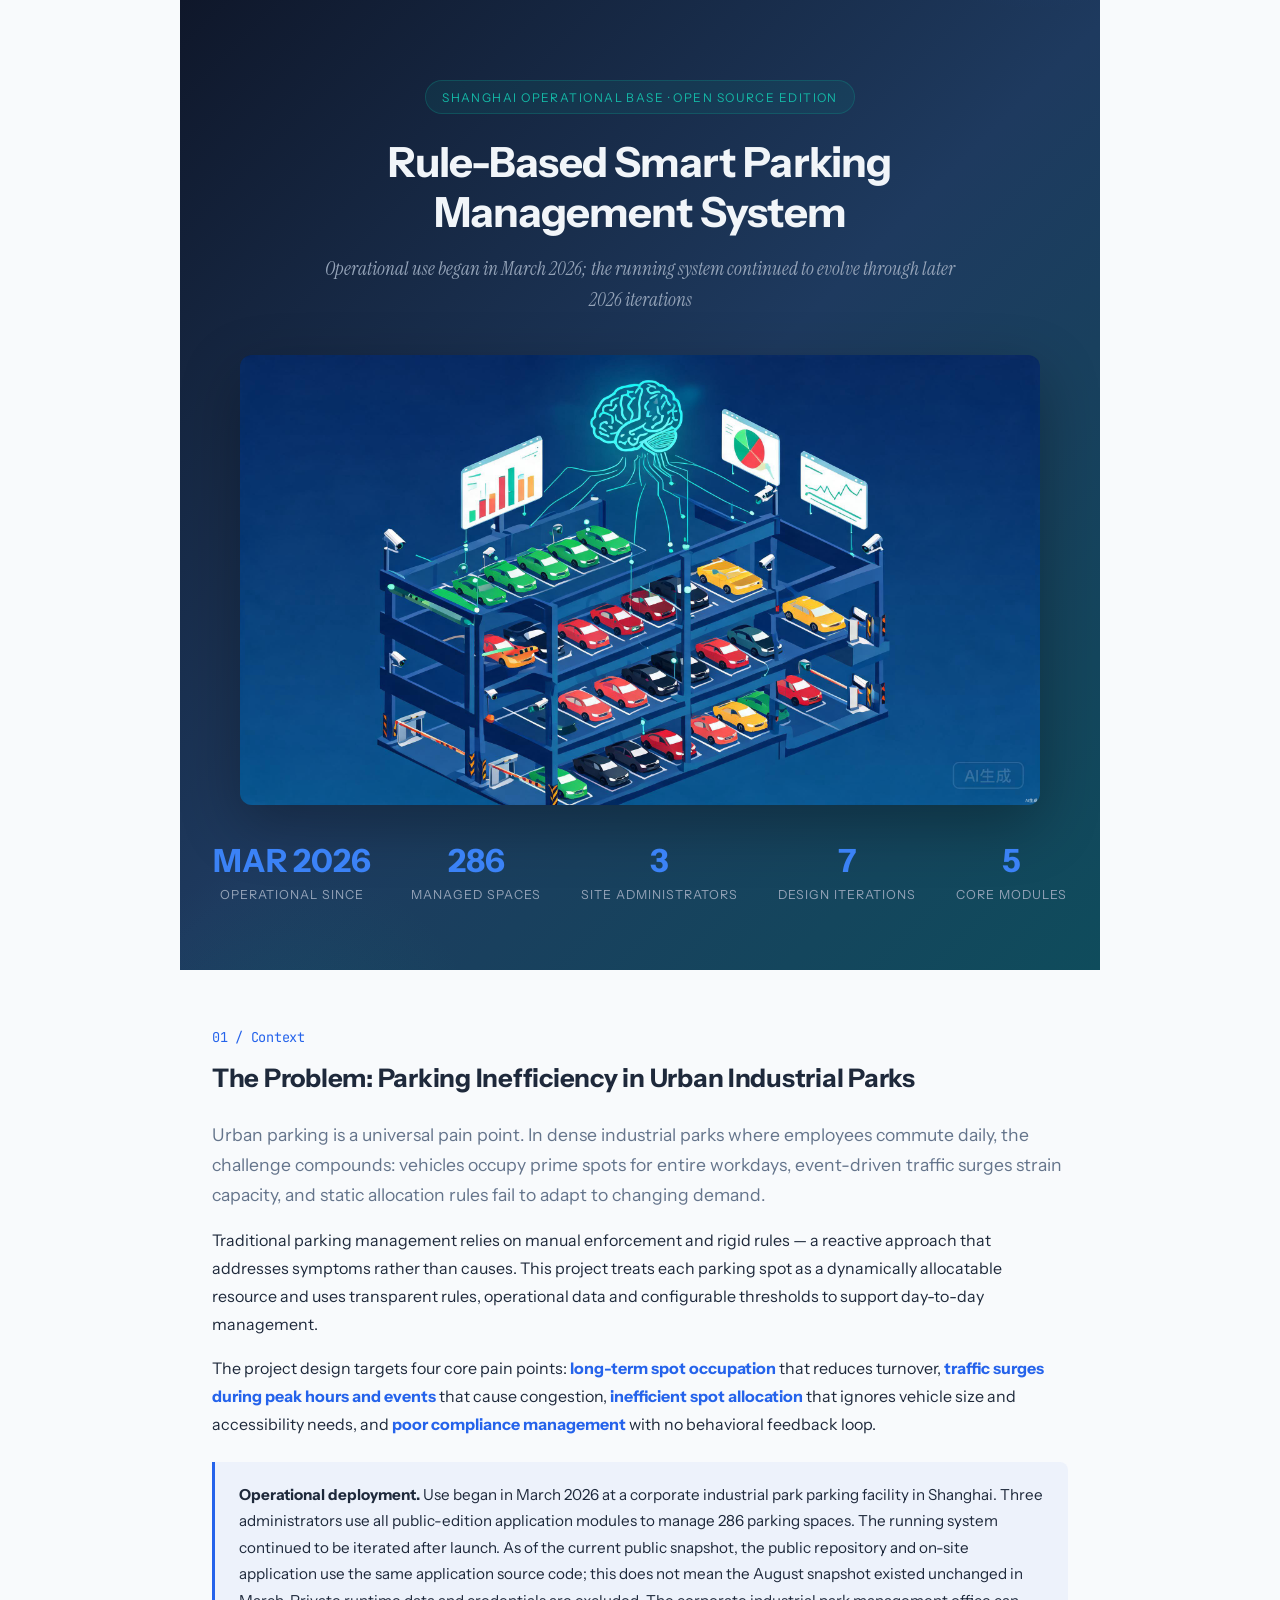
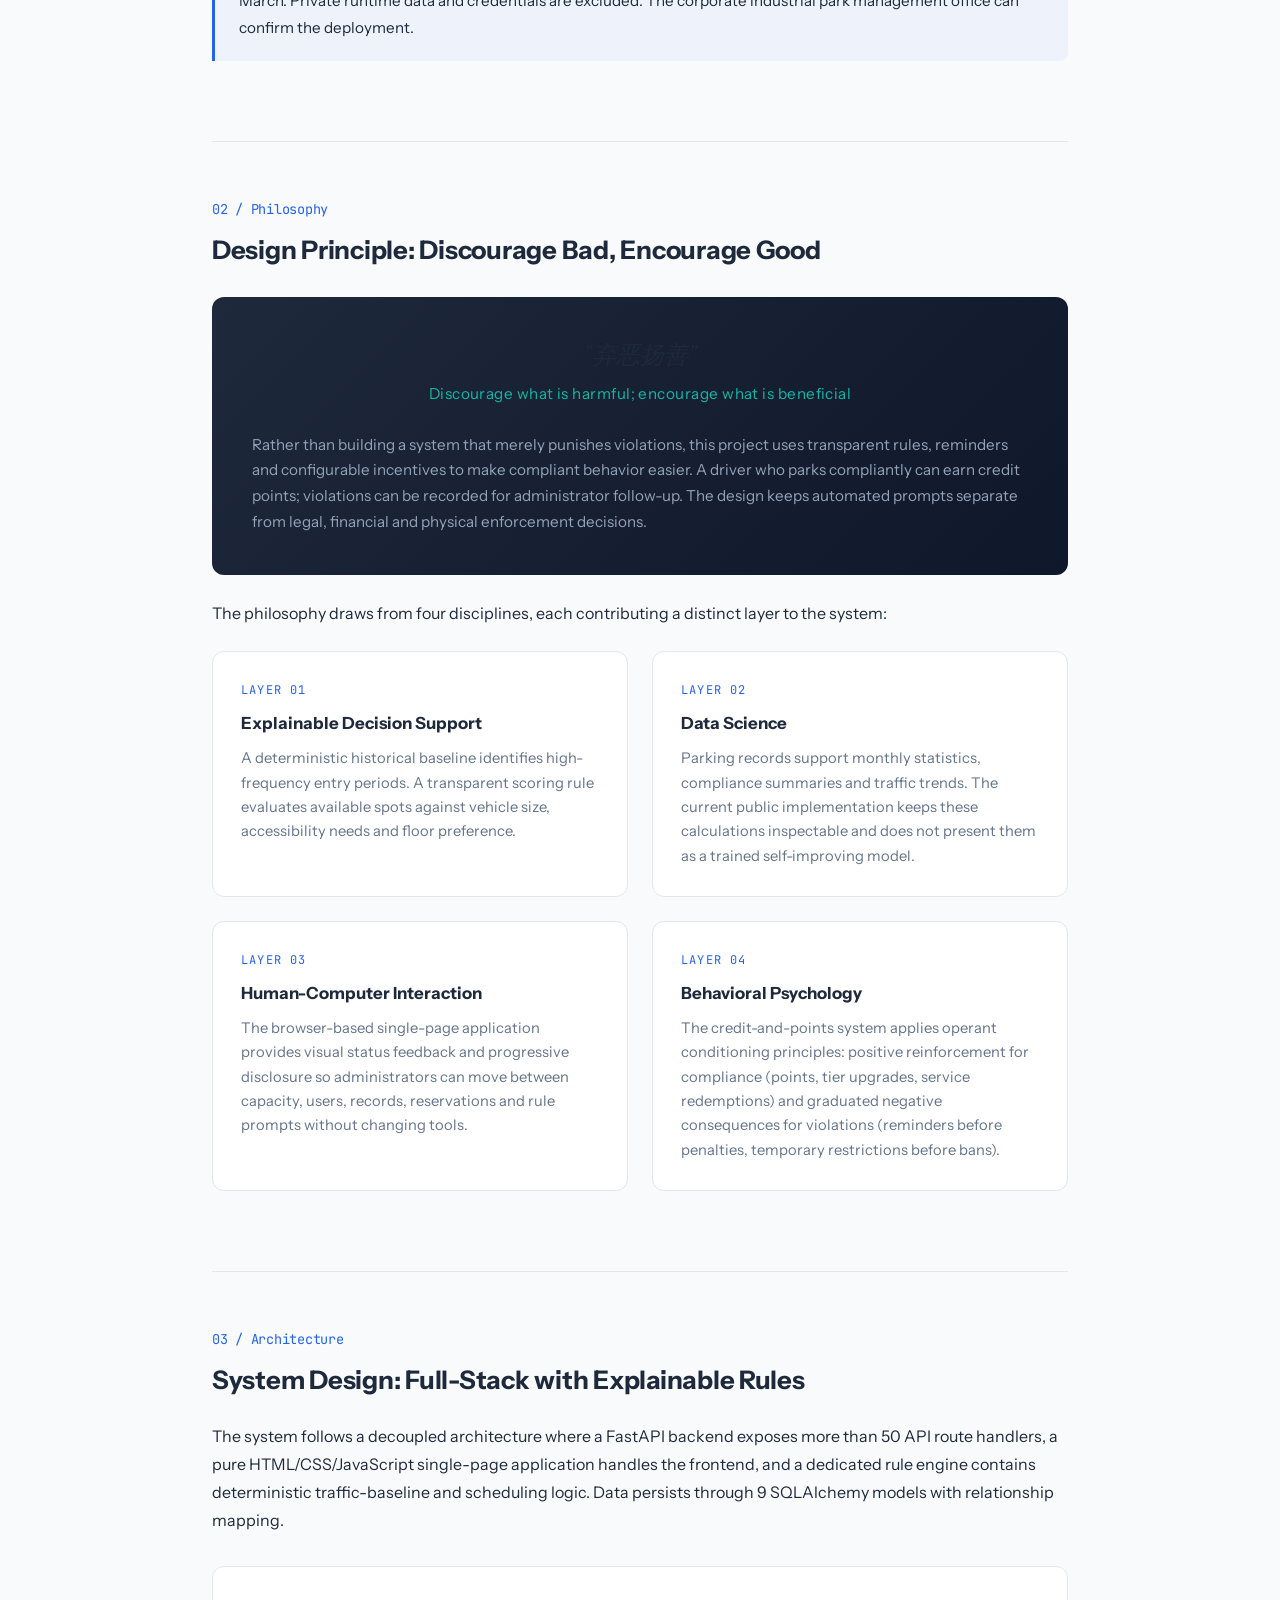
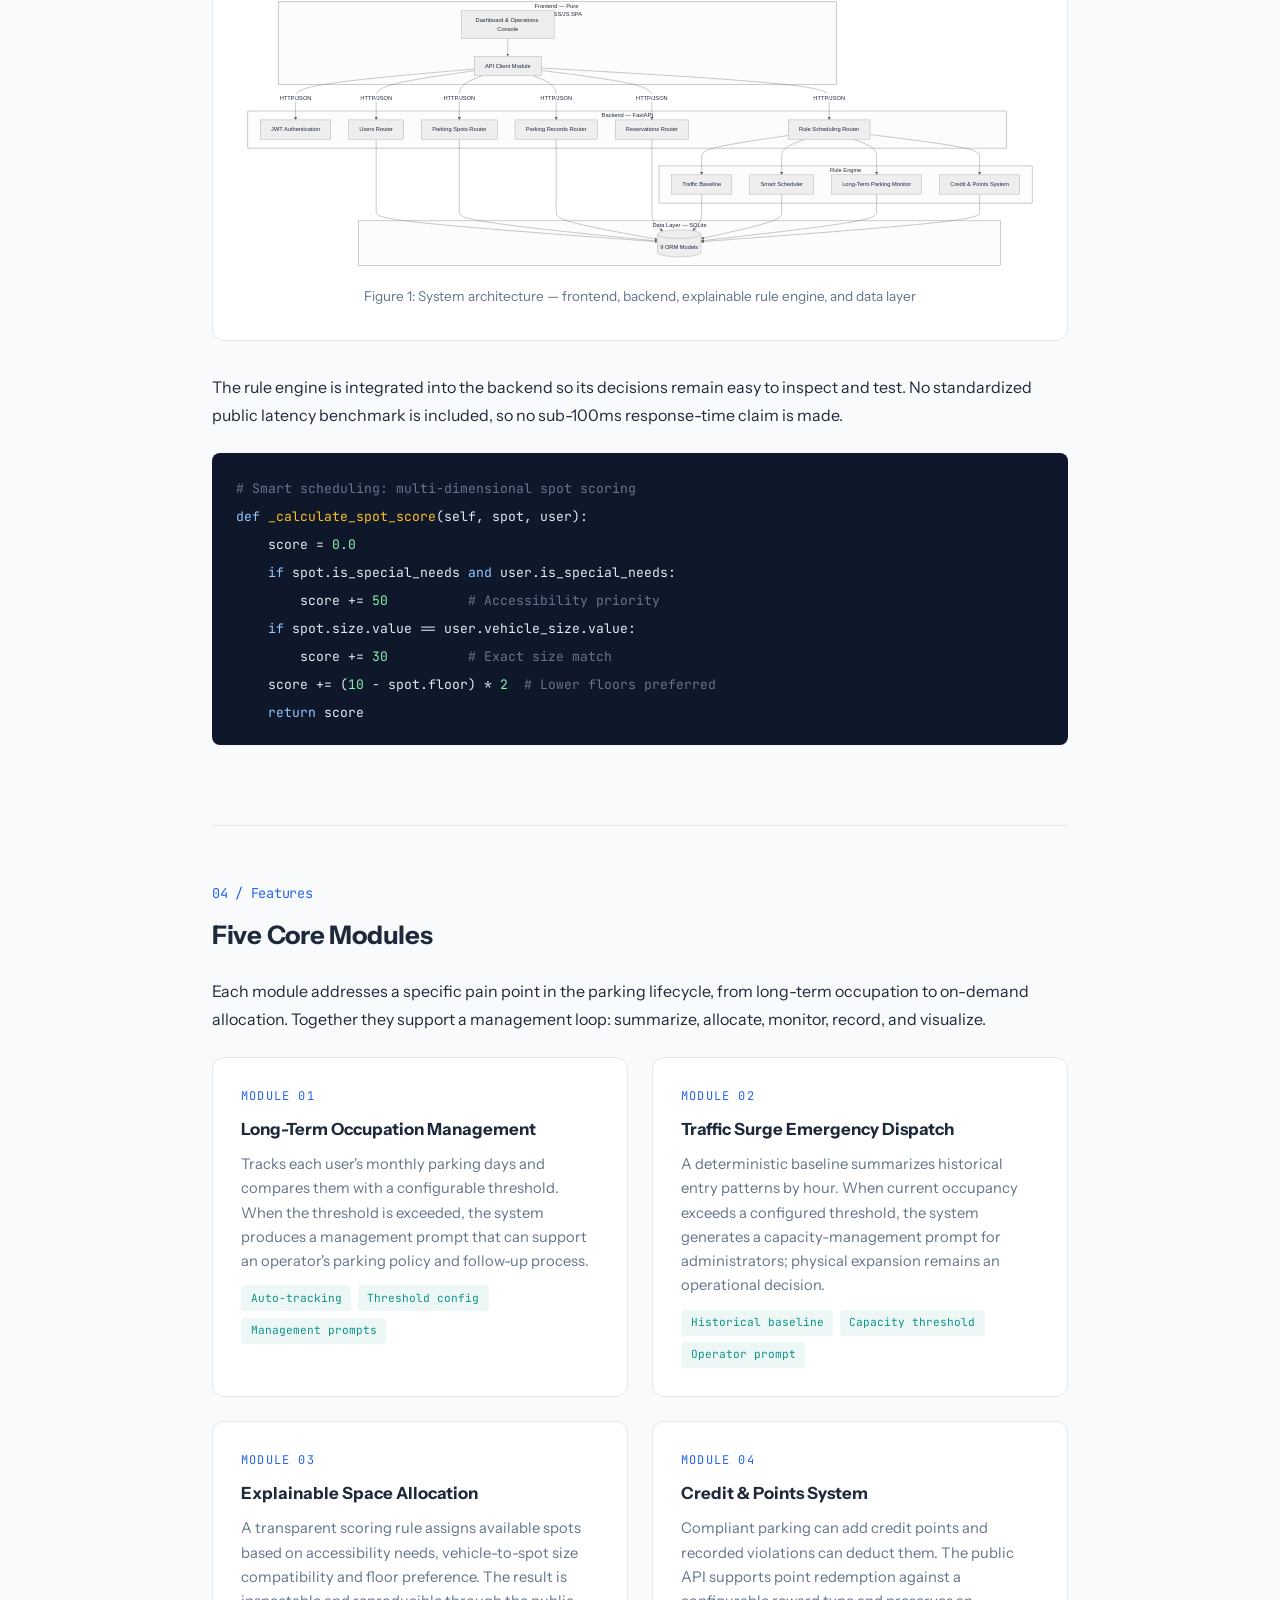
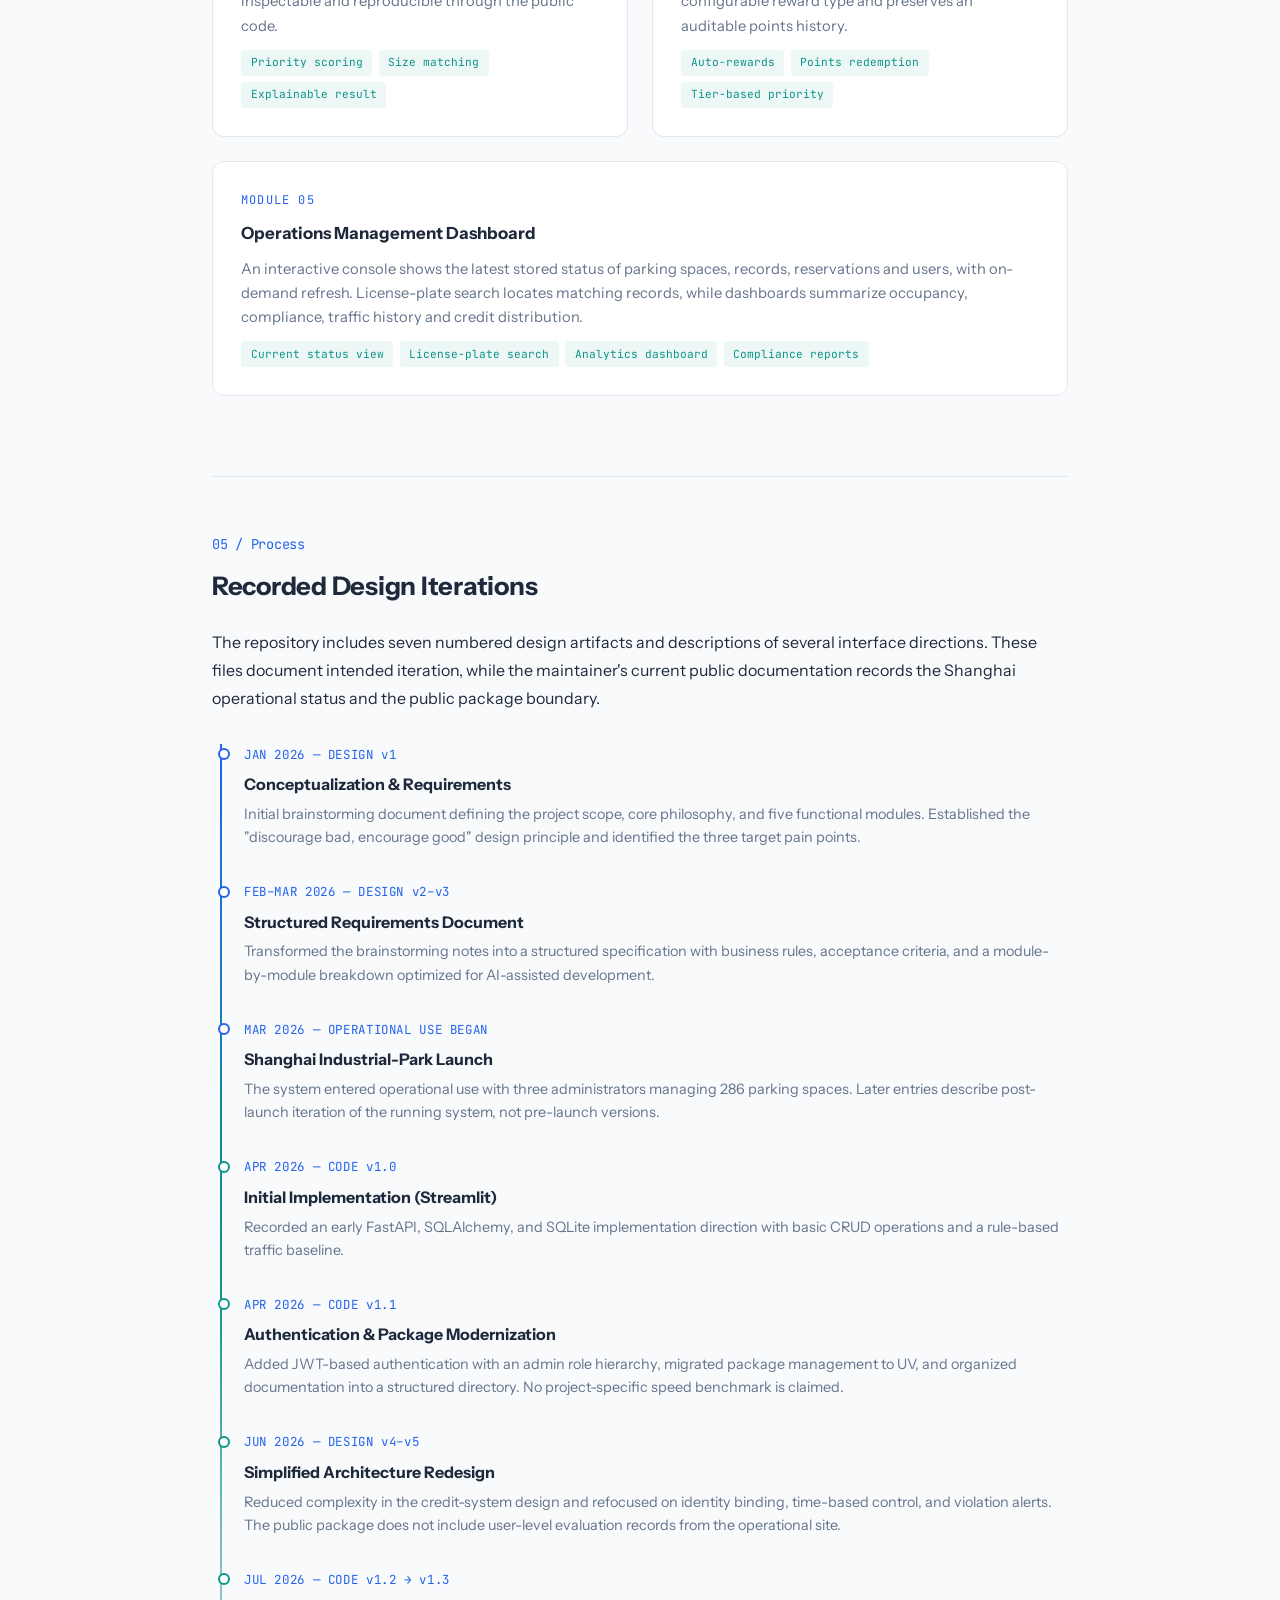
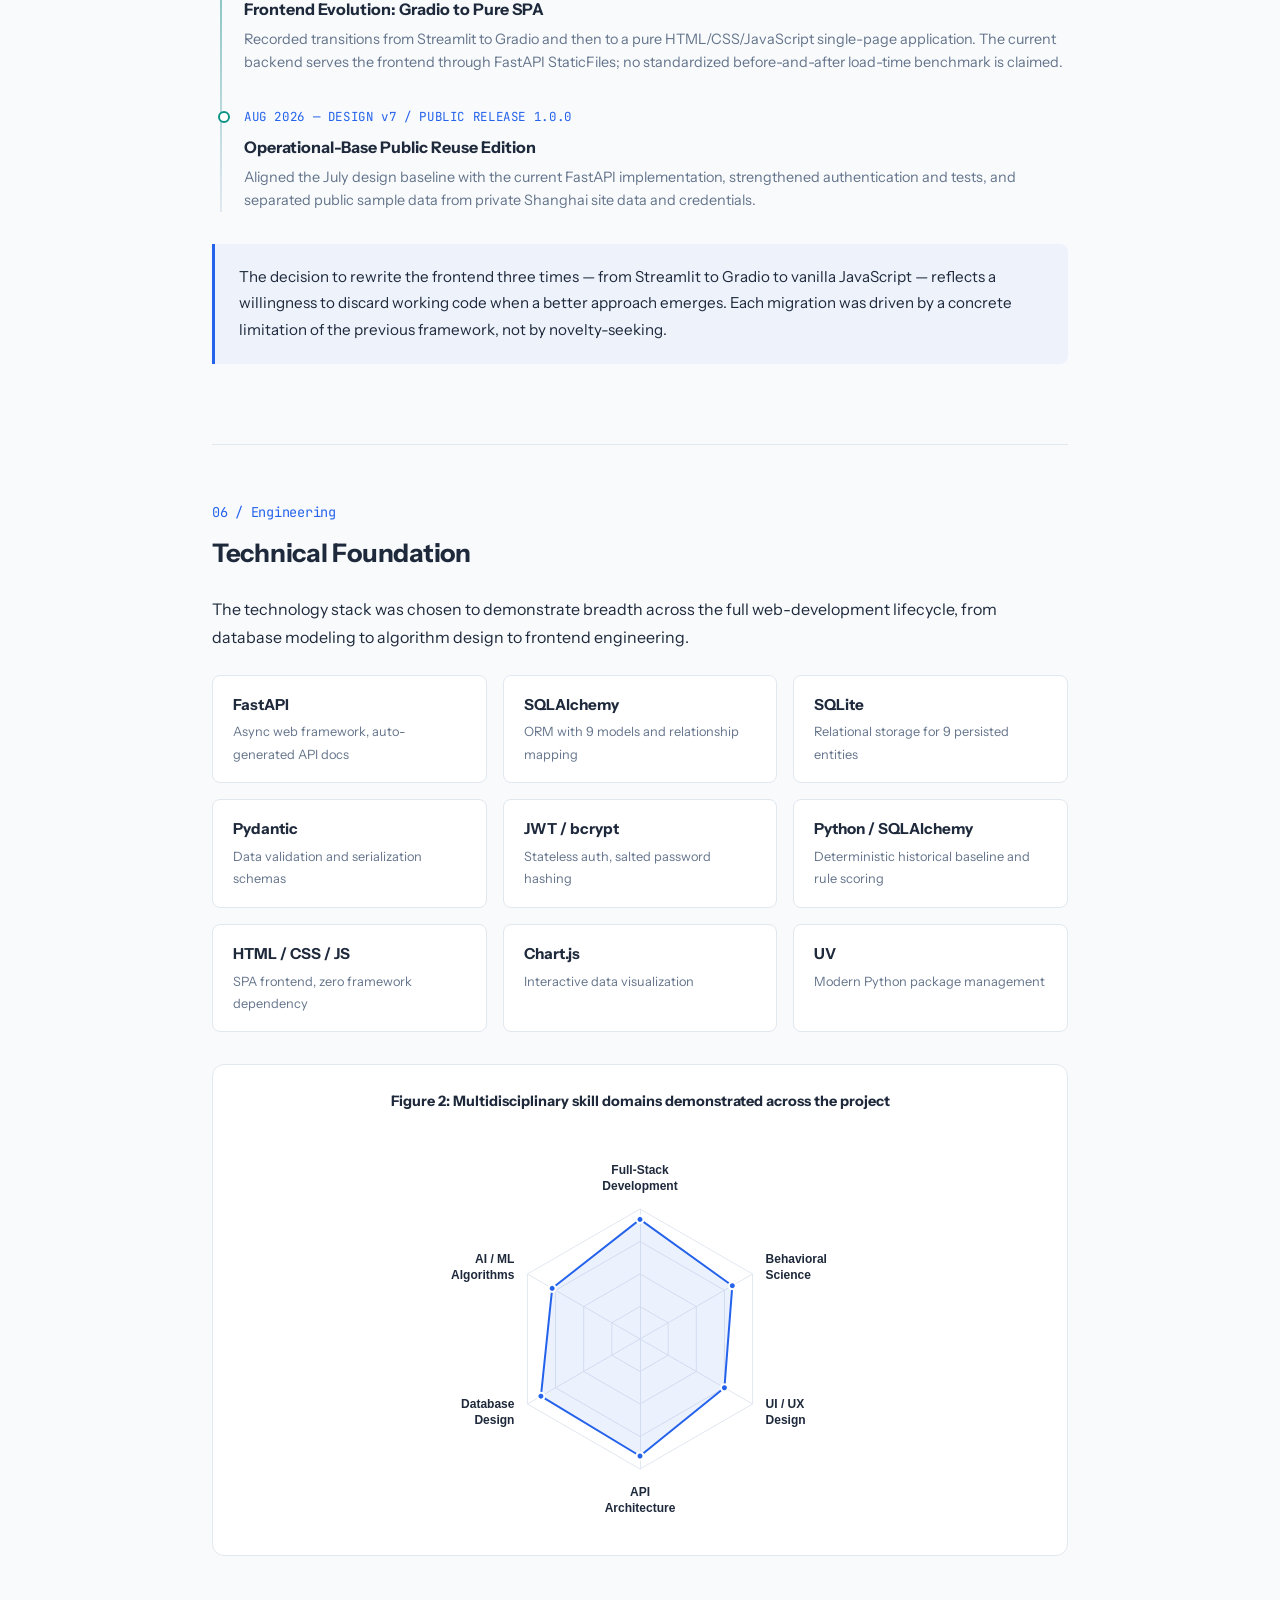
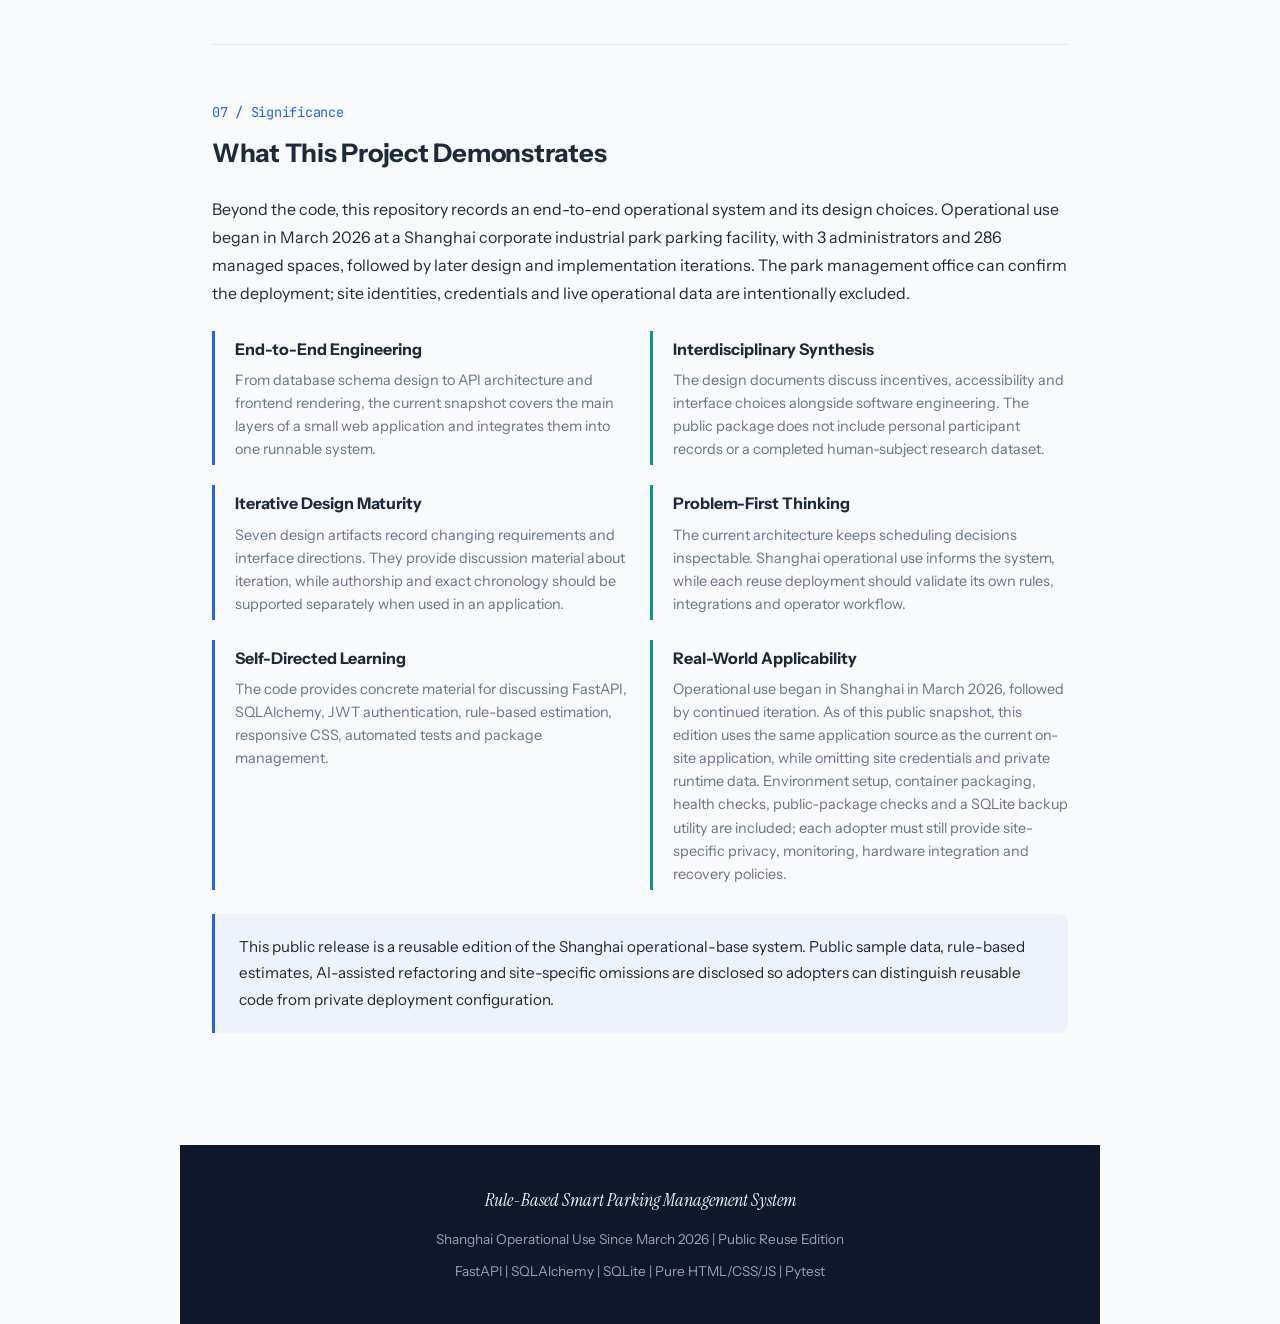
==== project-intro/project-intro.html @ c5471be2 "chore: publish completed system as public release snapshot v1.0.0" ====
<!-- Generated by Trae Work -->
<!DOCTYPE html>
<html lang="en">
<head>
  <meta charset="UTF-8">
  <meta name="viewport" content="width=device-width, initial-scale=1.0">
  <title>Rule-Based Smart Parking Management System | Open Source Project</title>

  <style>
    @font-face {
      font-family: 'InstrumentSans';
      src: url('./_shared/fonts/InstrumentSans-Regular.ttf') format('truetype');
      font-weight: 400;
    }
    @font-face {
      font-family: 'InstrumentSans';
      src: url('./_shared/fonts/InstrumentSans-Bold.ttf') format('truetype');
      font-weight: 700;
    }
    @font-face {
      font-family: 'InstrumentSans';
      src: url('./_shared/fonts/InstrumentSans-Italic.ttf') format('truetype');
      font-style: italic;
      font-weight: 400;
    }
    @font-face {
      font-family: 'InstrumentSerif';
      src: url('./_shared/fonts/InstrumentSerif-Regular.ttf') format('truetype');
      font-weight: 400;
    }
    @font-face {
      font-family: 'InstrumentSerif';
      src: url('./_shared/fonts/InstrumentSerif-Italic.ttf') format('truetype');
      font-style: italic;
      font-weight: 400;
    }
    @font-face {
      font-family: 'JetBrainsMono';
      src: url('./_shared/fonts/JetBrainsMono-Regular.ttf') format('truetype');
      font-weight: 400;
    }
    @font-face {
      font-family: 'JetBrainsMono';
      src: url('./_shared/fonts/JetBrainsMono-Bold.ttf') format('truetype');
      font-weight: 700;
    }
  </style>

  <style>
    :root {
      --bg: #f8fafc;
      --bg2: #ffffff;
      --bg-dark: #0f172a;
      --bg-dark2: #1e293b;
      --ink: #1e293b;
      --ink-light: #f1f5f9;
      --muted: #64748b;
      --muted-light: #94a3b8;
      --rule: #e2e8f0;
      --accent: #2563eb;
      --accent-light: #3b82f6;
      --accent2: #0d9488;
      --accent2-light: #14b8a6;
      --font: 'InstrumentSans', system-ui, sans-serif;
      --font-serif: 'InstrumentSerif', Georgia, serif;
      --font-mono: 'JetBrainsMono', monospace;
      --max: 920px;
      --radius: 12px;
      --shadow: 0 1px 3px rgba(0,0,0,0.06), 0 1px 2px rgba(0,0,0,0.04);
      --shadow-lg: 0 10px 30px rgba(0,0,0,0.08), 0 4px 12px rgba(0,0,0,0.04);
    }

    *, *::before, *::after { box-sizing: border-box; margin: 0; padding: 0; }
    html { font-size: 16px; scroll-behavior: smooth; }
    body {
      font-family: var(--font);
      color: var(--ink);
      background: var(--bg);
      line-height: 1.75;
      -webkit-font-smoothing: antialiased;
      text-rendering: optimizeLegibility;
    }
    article.page {
      max-width: var(--max);
      margin: 0 auto;
    }

    /* === Hero === */
    .hero {
      background: linear-gradient(135deg, #0f172a 0%, #1e3a5f 50%, #0f4c5c 100%);
      color: var(--ink-light);
      padding: 5rem 2rem 4rem;
      text-align: center;
      position: relative;
      overflow: hidden;
    }
    .hero::before {
      content: '';
      position: absolute;
      top: -50%; right: -20%;
      width: 500px; height: 500px;
      background: radial-gradient(circle, rgba(37,99,235,0.15) 0%, transparent 70%);
      pointer-events: none;
    }
    .hero::after {
      content: '';
      position: absolute;
      bottom: -30%; left: -10%;
      width: 400px; height: 400px;
      background: radial-gradient(circle, rgba(13,148,136,0.12) 0%, transparent 70%);
      pointer-events: none;
    }
    .hero-tag {
      display: inline-block;
      font-size: 0.75rem;
      letter-spacing: 0.12em;
      text-transform: uppercase;
      color: var(--accent2-light);
      background: rgba(13,148,136,0.12);
      border: 1px solid rgba(13,148,136,0.3);
      padding: 0.35rem 1rem;
      border-radius: 100px;
      margin-bottom: 1.5rem;
      position: relative;
      z-index: 1;
    }
    .hero h1 {
      font-size: 2.6rem;
      font-weight: 700;
      line-height: 1.2;
      margin-bottom: 1rem;
      position: relative;
      z-index: 1;
      letter-spacing: -0.02em;
    }
    .hero-subtitle {
      font-family: var(--font-serif);
      font-style: italic;
      font-size: 1.2rem;
      color: var(--muted-light);
      max-width: 640px;
      margin: 0 auto 2.5rem;
      position: relative;
      z-index: 1;
      line-height: 1.6;
    }
    .hero-image {
      width: 100%;
      max-width: 800px;
      border-radius: var(--radius);
      box-shadow: 0 20px 60px rgba(0,0,0,0.3);
      margin: 0 auto;
      display: block;
      position: relative;
      z-index: 1;
    }
    .hero-stats {
      display: flex;
      flex-wrap: wrap;
      justify-content: center;
      gap: 2.5rem;
      margin-top: 2.5rem;
      position: relative;
      z-index: 1;
    }
    .hero-stat {
      text-align: center;
    }
    .hero-stat-num {
      font-size: 2rem;
      font-weight: 700;
      color: var(--accent-light);
      line-height: 1;
    }
    .hero-stat-label {
      font-size: 0.78rem;
      color: var(--muted-light);
      text-transform: uppercase;
      letter-spacing: 0.08em;
      margin-top: 0.4rem;
    }

    /* === Content sections === */
    main { padding: 0 2rem; }
    section {
      padding: 3.5rem 0;
      border-bottom: 1px solid var(--rule);
    }
    section:last-of-type { border-bottom: none; }

    h2 {
      font-size: 1.6rem;
      font-weight: 700;
      letter-spacing: -0.01em;
      margin-bottom: 1.2rem;
      color: var(--ink);
    }
    h2 .section-num {
      font-family: var(--font-mono);
      font-size: 0.85rem;
      font-weight: 400;
      color: var(--accent);
      display: block;
      margin-bottom: 0.4rem;
    }
    h3 {
      font-size: 1.15rem;
      font-weight: 700;
      margin-bottom: 0.6rem;
      color: var(--ink);
    }
    p {
      margin-bottom: 1rem;
      color: var(--ink);
    }
    p:last-child { margin-bottom: 0; }
    .lead {
      font-size: 1.1rem;
      color: var(--muted);
      line-height: 1.7;
    }

    mark.key {
      background: none;
      color: var(--accent);
      font-weight: 600;
    }

    /* === Philosophy block === */
    .philosophy {
      background: linear-gradient(135deg, #1e293b 0%, #0f172a 100%);
      border-radius: var(--radius);
      padding: 2.5rem;
      color: var(--ink-light);
      margin: 1.5rem 0;
    }
    .philosophy-quote {
      font-family: var(--font-serif);
      font-style: italic;
      font-size: 1.5rem;
      line-height: 1.5;
      text-align: center;
      margin-bottom: 0.5rem;
    }
    .philosophy-translation {
      text-align: center;
      color: var(--accent2-light);
      font-size: 0.95rem;
      letter-spacing: 0.03em;
    }
    .philosophy-desc {
      margin-top: 1.5rem;
      color: var(--muted-light);
      font-size: 0.95rem;
      line-height: 1.7;
    }

    /* === Feature cards === */
    .feature-grid {
      display: grid;
      grid-template-columns: 1fr;
      gap: 1.5rem;
      margin: 1.5rem 0;
    }
    @media (min-width: 680px) {
      .feature-grid { grid-template-columns: 1fr 1fr; }
    }
    .feature-card {
      background: var(--bg2);
      border: 1px solid var(--rule);
      border-radius: var(--radius);
      padding: 1.75rem;
      transition: box-shadow 0.2s, transform 0.2s;
    }
    .feature-card:hover {
      box-shadow: var(--shadow-lg);
      transform: translateY(-2px);
    }
    .feature-num {
      font-family: var(--font-mono);
      font-size: 0.75rem;
      color: var(--accent);
      letter-spacing: 0.1em;
      margin-bottom: 0.5rem;
    }
    .feature-card h3 {
      font-size: 1.05rem;
      margin-bottom: 0.5rem;
    }
    .feature-card p {
      font-size: 0.92rem;
      color: var(--muted);
      line-height: 1.65;
      margin-bottom: 0;
    }
    .feature-tags {
      display: flex;
      flex-wrap: wrap;
      gap: 0.4rem;
      margin-top: 0.75rem;
    }
    .feature-tag {
      font-family: var(--font-mono);
      font-size: 0.7rem;
      color: var(--accent2);
      background: rgba(13,148,136,0.08);
      padding: 0.2rem 0.6rem;
      border-radius: 4px;
    }

    /* === Architecture diagram === */
    .diagram {
      margin: 2rem 0;
      background: var(--bg2);
      border: 1px solid var(--rule);
      border-radius: var(--radius);
      padding: 2rem;
      overflow-x: auto;
    }
    .diagram figcaption {
      font-size: 0.85rem;
      color: var(--muted);
      text-align: center;
      margin-top: 1rem;
    }
    .diagram .mermaid {
      display: flex;
      justify-content: center;
    }

    /* === Timeline === */
    .timeline {
      position: relative;
      padding-left: 2rem;
      margin: 2rem 0;
    }
    .timeline::before {
      content: '';
      position: absolute;
      left: 0.5rem;
      top: 0;
      bottom: 0;
      width: 2px;
      background: linear-gradient(to bottom, var(--accent), var(--accent2), var(--rule));
    }
    .timeline-item {
      position: relative;
      padding-bottom: 2rem;
    }
    .timeline-item:last-child { padding-bottom: 0; }
    .timeline-dot {
      position: absolute;
      left: -1.65rem;
      top: 0.3rem;
      width: 12px;
      height: 12px;
      border-radius: 50%;
      background: var(--bg2);
      border: 2.5px solid var(--accent);
    }
    .timeline-item:nth-child(n+4) .timeline-dot {
      border-color: var(--accent2);
    }
    .timeline-date {
      font-family: var(--font-mono);
      font-size: 0.78rem;
      color: var(--accent);
      letter-spacing: 0.05em;
      margin-bottom: 0.3rem;
    }
    .timeline-title {
      font-weight: 700;
      font-size: 1rem;
      margin-bottom: 0.3rem;
    }
    .timeline-desc {
      font-size: 0.9rem;
      color: var(--muted);
      line-height: 1.6;
    }

    /* === Tech stack === */
    .tech-grid {
      display: grid;
      grid-template-columns: repeat(2, 1fr);
      gap: 1rem;
      margin: 1.5rem 0;
    }
    @media (min-width: 680px) {
      .tech-grid { grid-template-columns: repeat(3, 1fr); }
    }
    .tech-item {
      background: var(--bg2);
      border: 1px solid var(--rule);
      border-radius: 8px;
      padding: 1rem 1.25rem;
    }
    .tech-name {
      font-weight: 700;
      font-size: 0.95rem;
      color: var(--ink);
    }
    .tech-role {
      font-size: 0.8rem;
      color: var(--muted);
      margin-top: 0.2rem;
    }

    /* === Chart figure === */
    .chart-figure {
      margin: 2rem 0;
      background: var(--bg2);
      border: 1px solid var(--rule);
      border-radius: var(--radius);
      padding: 1.5rem;
    }
    .chart-figure figcaption {
      font-size: 0.9rem;
      font-weight: 600;
      color: var(--ink);
      margin-bottom: 1rem;
      text-align: center;
    }

    /* === Significance cards === */
    .sig-list {
      display: grid;
      grid-template-columns: 1fr;
      gap: 1.25rem;
      margin: 1.5rem 0;
    }
    @media (min-width: 680px) {
      .sig-list { grid-template-columns: 1fr 1fr; }
    }
    .sig-item {
      border-left: 3px solid var(--accent);
      padding: 0.25rem 0 0.25rem 1.25rem;
    }
    .sig-item:nth-child(even) {
      border-left-color: var(--accent2);
    }
    .sig-item h3 {
      font-size: 1rem;
      margin-bottom: 0.4rem;
    }
    .sig-item p {
      font-size: 0.9rem;
      color: var(--muted);
      line-height: 1.6;
      margin-bottom: 0;
    }

    /* === Callout === */
    .callout {
      background: rgba(37,99,235,0.05);
      border-left: 3px solid var(--accent);
      border-radius: 0 8px 8px 0;
      padding: 1.25rem 1.5rem;
      margin: 1.5rem 0;
    }
    .callout p {
      margin-bottom: 0;
      color: var(--ink);
      font-size: 0.95rem;
    }

    /* === Code snippet === */
    .code-snippet {
      background: var(--bg-dark);
      border-radius: 8px;
      padding: 1.25rem 1.5rem;
      margin: 1.5rem 0;
      overflow-x: auto;
    }
    .code-snippet code {
      font-family: var(--font-mono);
      font-size: 0.82rem;
      color: #e2e8f0;
      line-height: 1.7;
      white-space: pre;
    }
    .code-snippet .comment { color: #64748b; }
    .code-snippet .keyword { color: #93c5fd; }
    .code-snippet .string { color: #86efac; }
    .code-snippet .class { color: #fbbf24; }

    /* === Footer === */
    footer {
      background: var(--bg-dark);
      color: var(--muted-light);
      padding: 2.5rem 2rem;
      margin-top: 2rem;
    }
    footer .footer-content {
      max-width: var(--max);
      margin: 0 auto;
      text-align: center;
    }
    footer p {
      font-size: 0.85rem;
      color: var(--muted-light);
      margin-bottom: 0.5rem;
    }
    footer .footer-title {
      font-family: var(--font-serif);
      font-style: italic;
      font-size: 1.1rem;
      color: var(--ink-light);
      margin-bottom: 0.75rem;
    }

    /* === Responsive === */
    @media (max-width: 600px) {
      .hero { padding: 3rem 1.25rem 2.5rem; }
      .hero h1 { font-size: 1.8rem; }
      .hero-subtitle { font-size: 1rem; }
      .hero-stats { gap: 1.5rem; }
      .hero-stat-num { font-size: 1.5rem; }
      main { padding: 0 1.25rem; }
      h2 { font-size: 1.3rem; }
      .philosophy { padding: 1.75rem; }
      .philosophy-quote { font-size: 1.2rem; }
    }
  </style>
</head>
<body>
  <article class="page">

    <!-- ========== HERO ========== -->
    <header class="hero">
      <span class="hero-tag">Shanghai Operational Base · Open Source Edition</span>
      <h1>Rule-Based Smart Parking<br>Management System</h1>
      <p class="hero-subtitle">Operational use began in March 2026; the running system continued to evolve through later 2026 iterations</p>
      <img src="assets/hero_1024x576.jpg" alt="Smart parking management system isometric illustration" class="hero-image">
      <div class="hero-stats">
        <div class="hero-stat">
          <div class="hero-stat-num">MAR 2026</div>
          <div class="hero-stat-label">Operational Since</div>
        </div>
        <div class="hero-stat">
          <div class="hero-stat-num">286</div>
          <div class="hero-stat-label">Managed Spaces</div>
        </div>
        <div class="hero-stat">
          <div class="hero-stat-num">3</div>
          <div class="hero-stat-label">Site Administrators</div>
        </div>
        <div class="hero-stat">
          <div class="hero-stat-num">7</div>
          <div class="hero-stat-label">Design Iterations</div>
        </div>
        <div class="hero-stat">
          <div class="hero-stat-num">5</div>
          <div class="hero-stat-label">Core Modules</div>
        </div>
      </div>
    </header>

    <main>

      <!-- ========== SECTION 1: THE CHALLENGE ========== -->
      <section>
        <h2><span class="section-num">01 / Context</span>The Problem: Parking Inefficiency in Urban Industrial Parks</h2>
        <p class="lead">Urban parking is a universal pain point. In dense industrial parks where employees commute daily, the challenge compounds: vehicles occupy prime spots for entire workdays, event-driven traffic surges strain capacity, and static allocation rules fail to adapt to changing demand.</p>
        <p>Traditional parking management relies on manual enforcement and rigid rules — a reactive approach that addresses symptoms rather than causes. This project treats each parking spot as a dynamically allocatable resource and uses transparent rules, operational data and configurable thresholds to support day-to-day management.</p>
        <p>The project design targets four core pain points: <mark class="key">long-term spot occupation</mark> that reduces turnover, <mark class="key">traffic surges during peak hours and events</mark> that cause congestion, <mark class="key">inefficient spot allocation</mark> that ignores vehicle size and accessibility needs, and <mark class="key">poor compliance management</mark> with no behavioral feedback loop.</p>
        <div class="callout">
          <p><strong>Operational deployment.</strong> Use began in March 2026 at a corporate industrial park parking facility in Shanghai. Three administrators use all public-edition application modules to manage 286 parking spaces. The running system continued to be iterated after launch. As of the current public snapshot, the public repository and on-site application use the same application source code; this does not mean the August snapshot existed unchanged in March. Private runtime data and credentials are excluded. The corporate industrial park management office can confirm the deployment.</p>
        </div>
      </section>

      <!-- ========== SECTION 2: DESIGN PHILOSOPHY ========== -->
      <section>
        <h2><span class="section-num">02 / Philosophy</span>Design Principle: Discourage Bad, Encourage Good</h2>
        <div class="philosophy">
          <p class="philosophy-quote">"弃恶扬善"</p>
          <p class="philosophy-translation">Discourage what is harmful; encourage what is beneficial</p>
          <p class="philosophy-desc">Rather than building a system that merely punishes violations, this project uses transparent rules, reminders and configurable incentives to make compliant behavior easier. A driver who parks compliantly can earn credit points; violations can be recorded for administrator follow-up. The design keeps automated prompts separate from legal, financial and physical enforcement decisions.</p>
        </div>
        <p>The philosophy draws from four disciplines, each contributing a distinct layer to the system:</p>
        <div class="feature-grid">
          <div class="feature-card">
            <div class="feature-num">LAYER 01</div>
            <h3>Explainable Decision Support</h3>
            <p>A deterministic historical baseline identifies high-frequency entry periods. A transparent scoring rule evaluates available spots against vehicle size, accessibility needs and floor preference.</p>
          </div>
          <div class="feature-card">
            <div class="feature-num">LAYER 02</div>
            <h3>Data Science</h3>
            <p>Parking records support monthly statistics, compliance summaries and traffic trends. The current public implementation keeps these calculations inspectable and does not present them as a trained self-improving model.</p>
          </div>
          <div class="feature-card">
            <div class="feature-num">LAYER 03</div>
            <h3>Human-Computer Interaction</h3>
            <p>The browser-based single-page application provides visual status feedback and progressive disclosure so administrators can move between capacity, users, records, reservations and rule prompts without changing tools.</p>
          </div>
          <div class="feature-card">
            <div class="feature-num">LAYER 04</div>
            <h3>Behavioral Psychology</h3>
            <p>The credit-and-points system applies operant conditioning principles: positive reinforcement for compliance (points, tier upgrades, service redemptions) and graduated negative consequences for violations (reminders before penalties, temporary restrictions before bans).</p>
          </div>
        </div>
      </section>

      <!-- ========== SECTION 3: ARCHITECTURE ========== -->
      <section>
        <h2><span class="section-num">03 / Architecture</span>System Design: Full-Stack with Explainable Rules</h2>
        <p>The system follows a decoupled architecture where a FastAPI backend exposes more than 50 API route handlers, a pure HTML/CSS/JavaScript single-page application handles the frontend, and a dedicated rule engine contains deterministic traffic-baseline and scheduling logic. Data persists through 9 SQLAlchemy models with relationship mapping.</p>

        <figure class="diagram">
          <pre class="mermaid">
flowchart TB
    subgraph Frontend["Frontend — Pure HTML/CSS/JS SPA"]
        UI["Dashboard & Operations Console"]
        API_Client["API Client Module"]
    end

    subgraph Backend["Backend — FastAPI"]
        Auth["JWT Authentication"]
        R_Users["Users Router"]
        R_Spots["Parking Spots Router"]
        R_Records["Parking Records Router"]
        R_Reservations["Reservations Router"]
        R_AI["Rule Scheduling Router"]
    end

    subgraph RuleEngine["Rule Engine"]
        Predictor["Traffic Baseline"]
        Scheduler["Smart Scheduler"]
        Monitor["Long-Term Parking Monitor"]
        Credit["Credit & Points System"]
    end

    subgraph Data["Data Layer — SQLite"]
        DB[("9 ORM Models")]
    end

    UI --> API_Client
    API_Client -->|HTTP/JSON| Auth
    API_Client -->|HTTP/JSON| R_Users
    API_Client -->|HTTP/JSON| R_Spots
    API_Client -->|HTTP/JSON| R_Records
    API_Client -->|HTTP/JSON| R_Reservations
    API_Client -->|HTTP/JSON| R_AI

    R_AI --> Predictor
    R_AI --> Scheduler
    R_AI --> Monitor
    R_AI --> Credit

    R_Users --> DB
    R_Spots --> DB
    R_Records --> DB
    R_Reservations --> DB
    Predictor --> DB
    Scheduler --> DB
    Monitor --> DB
    Credit --> DB
          </pre>
          <figcaption>Figure 1: System architecture — frontend, backend, explainable rule engine, and data layer</figcaption>
        </figure>

        <p>The rule engine is integrated into the backend so its decisions remain easy to inspect and test. No standardized public latency benchmark is included, so no sub-100ms response-time claim is made.</p>

        <div class="code-snippet"><code><span class="comment"># Smart scheduling: multi-dimensional spot scoring</span>
<span class="keyword">def</span> <span class="class">_calculate_spot_score</span>(self, spot, user):
    score = <span class="string">0.0</span>
    <span class="keyword">if</span> spot.is_special_needs <span class="keyword">and</span> user.is_special_needs:
        score += <span class="string">50</span>          <span class="comment"># Accessibility priority</span>
    <span class="keyword">if</span> spot.size.value == user.vehicle_size.value:
        score += <span class="string">30</span>          <span class="comment"># Exact size match</span>
    score += (<span class="string">10</span> - spot.floor) * <span class="string">2</span>  <span class="comment"># Lower floors preferred</span>
    <span class="keyword">return</span> score</code></div>
      </section>

      <!-- ========== SECTION 4: CORE MODULES ========== -->
      <section>
        <h2><span class="section-num">04 / Features</span>Five Core Modules</h2>
        <p>Each module addresses a specific pain point in the parking lifecycle, from long-term occupation to on-demand allocation. Together they support a management loop: summarize, allocate, monitor, record, and visualize.</p>

        <div class="feature-grid">
          <div class="feature-card">
            <div class="feature-num">MODULE 01</div>
            <h3>Long-Term Occupation Management</h3>
            <p>Tracks each user's monthly parking days and compares them with a configurable threshold. When the threshold is exceeded, the system produces a management prompt that can support an operator's parking policy and follow-up process.</p>
            <div class="feature-tags">
              <span class="feature-tag">Auto-tracking</span>
              <span class="feature-tag">Threshold config</span>
              <span class="feature-tag">Management prompts</span>
            </div>
          </div>
          <div class="feature-card">
            <div class="feature-num">MODULE 02</div>
            <h3>Traffic Surge Emergency Dispatch</h3>
            <p>A deterministic baseline summarizes historical entry patterns by hour. When current occupancy exceeds a configured threshold, the system generates a capacity-management prompt for administrators; physical expansion remains an operational decision.</p>
            <div class="feature-tags">
              <span class="feature-tag">Historical baseline</span>
              <span class="feature-tag">Capacity threshold</span>
              <span class="feature-tag">Operator prompt</span>
            </div>
          </div>
          <div class="feature-card">
            <div class="feature-num">MODULE 03</div>
            <h3>Explainable Space Allocation</h3>
            <p>A transparent scoring rule assigns available spots based on accessibility needs, vehicle-to-spot size compatibility and floor preference. The result is inspectable and reproducible through the public code.</p>
            <div class="feature-tags">
              <span class="feature-tag">Priority scoring</span>
              <span class="feature-tag">Size matching</span>
              <span class="feature-tag">Explainable result</span>
            </div>
          </div>
          <div class="feature-card">
            <div class="feature-num">MODULE 04</div>
            <h3>Credit & Points System</h3>
            <p>Compliant parking can add credit points and recorded violations can deduct them. The public API supports point redemption against a configurable reward type and preserves an auditable points history.</p>
            <div class="feature-tags">
              <span class="feature-tag">Auto-rewards</span>
              <span class="feature-tag">Points redemption</span>
              <span class="feature-tag">Tier-based priority</span>
            </div>
          </div>
          <div class="feature-card" style="grid-column: 1 / -1;">
            <div class="feature-num">MODULE 05</div>
            <h3>Operations Management Dashboard</h3>
            <p>An interactive console shows the latest stored status of parking spaces, records, reservations and users, with on-demand refresh. License-plate search locates matching records, while dashboards summarize occupancy, compliance, traffic history and credit distribution.</p>
            <div class="feature-tags">
              <span class="feature-tag">Current status view</span>
              <span class="feature-tag">License-plate search</span>
              <span class="feature-tag">Analytics dashboard</span>
              <span class="feature-tag">Compliance reports</span>
            </div>
          </div>
        </div>
      </section>

      <!-- ========== SECTION 5: DEVELOPMENT JOURNEY ========== -->
      <section>
        <h2><span class="section-num">05 / Process</span>Recorded Design Iterations</h2>
        <p>The repository includes seven numbered design artifacts and descriptions of several interface directions. These files document intended iteration, while the maintainer's current public documentation records the Shanghai operational status and the public package boundary.</p>

        <div class="timeline">
          <div class="timeline-item">
            <div class="timeline-dot"></div>
            <div class="timeline-date">JAN 2026 — DESIGN v1</div>
            <div class="timeline-title">Conceptualization & Requirements</div>
            <div class="timeline-desc">Initial brainstorming document defining the project scope, core philosophy, and five functional modules. Established the "discourage bad, encourage good" design principle and identified the three target pain points.</div>
          </div>
          <div class="timeline-item">
            <div class="timeline-dot"></div>
            <div class="timeline-date">FEB–MAR 2026 — DESIGN v2–v3</div>
            <div class="timeline-title">Structured Requirements Document</div>
            <div class="timeline-desc">Transformed the brainstorming notes into a structured specification with business rules, acceptance criteria, and a module-by-module breakdown optimized for AI-assisted development.</div>
          </div>
          <div class="timeline-item">
            <div class="timeline-dot"></div>
            <div class="timeline-date">MAR 2026 — OPERATIONAL USE BEGAN</div>
            <div class="timeline-title">Shanghai Industrial-Park Launch</div>
            <div class="timeline-desc">The system entered operational use with three administrators managing 286 parking spaces. Later entries describe post-launch iteration of the running system, not pre-launch versions.</div>
          </div>
          <div class="timeline-item">
            <div class="timeline-dot"></div>
            <div class="timeline-date">APR 2026 — CODE v1.0</div>
            <div class="timeline-title">Initial Implementation (Streamlit)</div>
            <div class="timeline-desc">Recorded an early FastAPI, SQLAlchemy, and SQLite implementation direction with basic CRUD operations and a rule-based traffic baseline.</div>
          </div>
          <div class="timeline-item">
            <div class="timeline-dot"></div>
            <div class="timeline-date">APR 2026 — CODE v1.1</div>
            <div class="timeline-title">Authentication & Package Modernization</div>
            <div class="timeline-desc">Added JWT-based authentication with an admin role hierarchy, migrated package management to UV, and organized documentation into a structured directory. No project-specific speed benchmark is claimed.</div>
          </div>
          <div class="timeline-item">
            <div class="timeline-dot"></div>
            <div class="timeline-date">JUN 2026 — DESIGN v4–v5</div>
            <div class="timeline-title">Simplified Architecture Redesign</div>
            <div class="timeline-desc">Reduced complexity in the credit-system design and refocused on identity binding, time-based control, and violation alerts. The public package does not include user-level evaluation records from the operational site.</div>
          </div>
          <div class="timeline-item">
            <div class="timeline-dot"></div>
            <div class="timeline-date">JUL 2026 — CODE v1.2 → v1.3</div>
            <div class="timeline-title">Frontend Evolution: Gradio to Pure SPA</div>
            <div class="timeline-desc">Recorded transitions from Streamlit to Gradio and then to a pure HTML/CSS/JavaScript single-page application. The current backend serves the frontend through FastAPI StaticFiles; no standardized before-and-after load-time benchmark is claimed.</div>
          </div>
          <div class="timeline-item">
            <div class="timeline-dot"></div>
            <div class="timeline-date">AUG 2026 — DESIGN v7 / PUBLIC RELEASE 1.0.0</div>
            <div class="timeline-title">Operational-Base Public Reuse Edition</div>
            <div class="timeline-desc">Aligned the July design baseline with the current FastAPI implementation, strengthened authentication and tests, and separated public sample data from private Shanghai site data and credentials.</div>
          </div>
        </div>

        <div class="callout">
          <p>The decision to rewrite the frontend three times — from Streamlit to Gradio to vanilla JavaScript — reflects a willingness to discard working code when a better approach emerges. Each migration was driven by a concrete limitation of the previous framework, not by novelty-seeking.</p>
        </div>
      </section>

      <!-- ========== SECTION 6: TECHNICAL FOUNDATION ========== -->
      <section>
        <h2><span class="section-num">06 / Engineering</span>Technical Foundation</h2>
        <p>The technology stack was chosen to demonstrate breadth across the full web-development lifecycle, from database modeling to algorithm design to frontend engineering.</p>

        <div class="tech-grid">
          <div class="tech-item">
            <div class="tech-name">FastAPI</div>
            <div class="tech-role">Async web framework, auto-generated API docs</div>
          </div>
          <div class="tech-item">
            <div class="tech-name">SQLAlchemy</div>
            <div class="tech-role">ORM with 9 models and relationship mapping</div>
          </div>
          <div class="tech-item">
            <div class="tech-name">SQLite</div>
            <div class="tech-role">Relational storage for 9 persisted entities</div>
          </div>
          <div class="tech-item">
            <div class="tech-name">Pydantic</div>
            <div class="tech-role">Data validation and serialization schemas</div>
          </div>
          <div class="tech-item">
            <div class="tech-name">JWT / bcrypt</div>
            <div class="tech-role">Stateless auth, salted password hashing</div>
          </div>
          <div class="tech-item">
            <div class="tech-name">Python / SQLAlchemy</div>
            <div class="tech-role">Deterministic historical baseline and rule scoring</div>
          </div>
          <div class="tech-item">
            <div class="tech-name">HTML / CSS / JS</div>
            <div class="tech-role">SPA frontend, zero framework dependency</div>
          </div>
          <div class="tech-item">
            <div class="tech-name">Chart.js</div>
            <div class="tech-role">Interactive data visualization</div>
          </div>
          <div class="tech-item">
            <div class="tech-name">UV</div>
            <div class="tech-role">Modern Python package management</div>
          </div>
        </div>

        <figure class="chart-figure">
          <figcaption>Figure 2: Multidisciplinary skill domains demonstrated across the project</figcaption>
          <div id="chart-skills" style="width:100%;height:400px;"></div>
        </figure>
      </section>

      <!-- ========== SECTION 7: PROJECT SIGNIFICANCE ========== -->
      <section>
        <h2><span class="section-num">07 / Significance</span>What This Project Demonstrates</h2>
        <p>Beyond the code, this repository records an end-to-end operational system and its design choices. Operational use began in March 2026 at a Shanghai corporate industrial park parking facility, with 3 administrators and 286 managed spaces, followed by later design and implementation iterations. The park management office can confirm the deployment; site identities, credentials and live operational data are intentionally excluded.</p>

        <div class="sig-list">
          <div class="sig-item">
            <h3>End-to-End Engineering</h3>
            <p>From database schema design to API architecture and frontend rendering, the current snapshot covers the main layers of a small web application and integrates them into one runnable system.</p>
          </div>
          <div class="sig-item">
            <h3>Interdisciplinary Synthesis</h3>
            <p>The design documents discuss incentives, accessibility and interface choices alongside software engineering. The public package does not include personal participant records or a completed human-subject research dataset.</p>
          </div>
          <div class="sig-item">
            <h3>Iterative Design Maturity</h3>
            <p>Seven design artifacts record changing requirements and interface directions. They provide discussion material about iteration, while authorship and exact chronology should be supported separately when used in an application.</p>
          </div>
          <div class="sig-item">
            <h3>Problem-First Thinking</h3>
            <p>The current architecture keeps scheduling decisions inspectable. Shanghai operational use informs the system, while each reuse deployment should validate its own rules, integrations and operator workflow.</p>
          </div>
          <div class="sig-item">
            <h3>Self-Directed Learning</h3>
            <p>The code provides concrete material for discussing FastAPI, SQLAlchemy, JWT authentication, rule-based estimation, responsive CSS, automated tests and package management.</p>
          </div>
          <div class="sig-item">
            <h3>Real-World Applicability</h3>
            <p>Operational use began in Shanghai in March 2026, followed by continued iteration. As of this public snapshot, this edition uses the same application source as the current on-site application, while omitting site credentials and private runtime data. Environment setup, container packaging, health checks, public-package checks and a SQLite backup utility are included; each adopter must still provide site-specific privacy, monitoring, hardware integration and recovery policies.</p>
          </div>
        </div>

        <div class="callout">
          <p>This public release is a reusable edition of the Shanghai operational-base system. Public sample data, rule-based estimates, AI-assisted refactoring and site-specific omissions are disclosed so adopters can distinguish reusable code from private deployment configuration.</p>
        </div>
      </section>

    </main>

    <footer>
      <div class="footer-content">
        <p class="footer-title">Rule-Based Smart Parking Management System</p>
        <p>Shanghai Operational Use Since March 2026 | Public Reuse Edition</p>
        <p>FastAPI | SQLAlchemy | SQLite | Pure HTML/CSS/JS | Pytest</p>
      </div>
    </footer>

  </article>

  <!-- ========== Scripts ========== -->
  <script src="./_shared/js/mermaid.min.js"></script>
  <script src="./_shared/js/echarts.min.js"></script>
  <script>
    mermaid.initialize({ startOnLoad: true, theme: 'neutral', securityLevel: 'loose' });
  </script>
  <script src="assets/charts.js"></script>
</body>
</html>
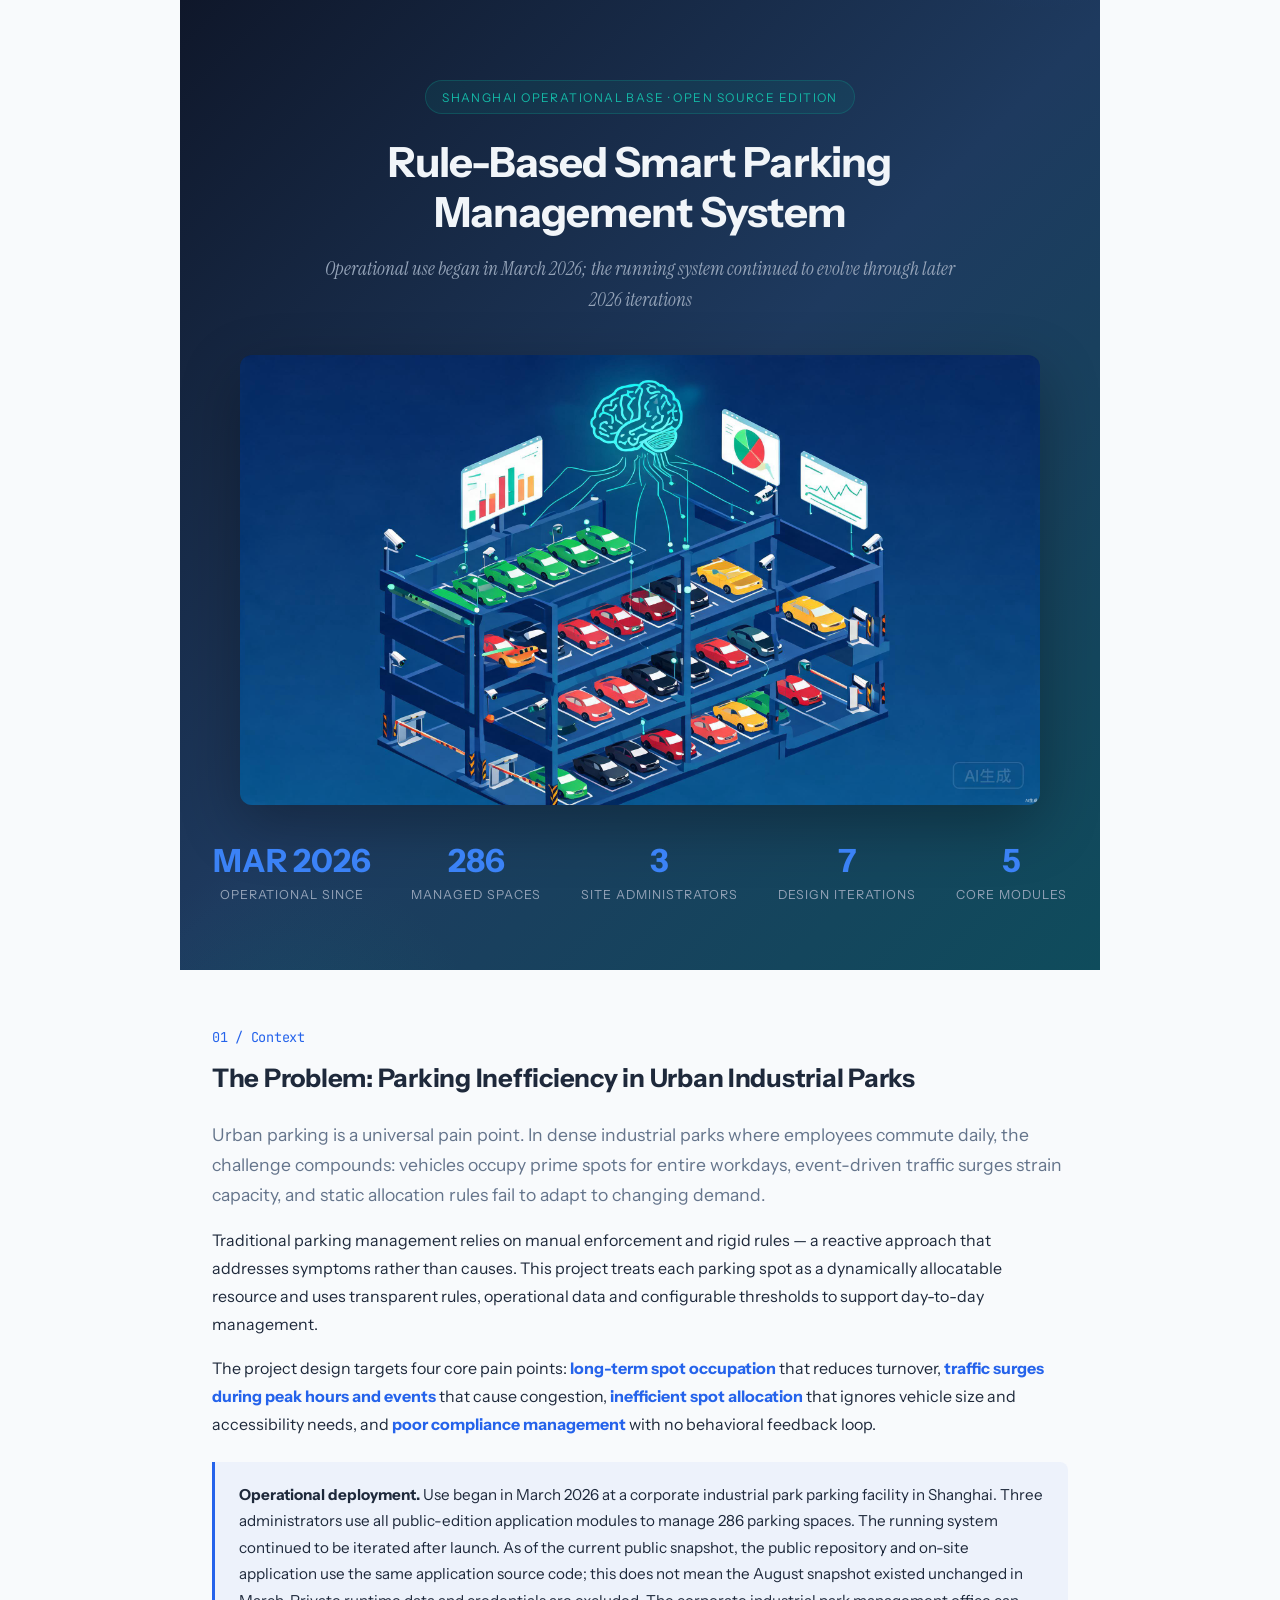
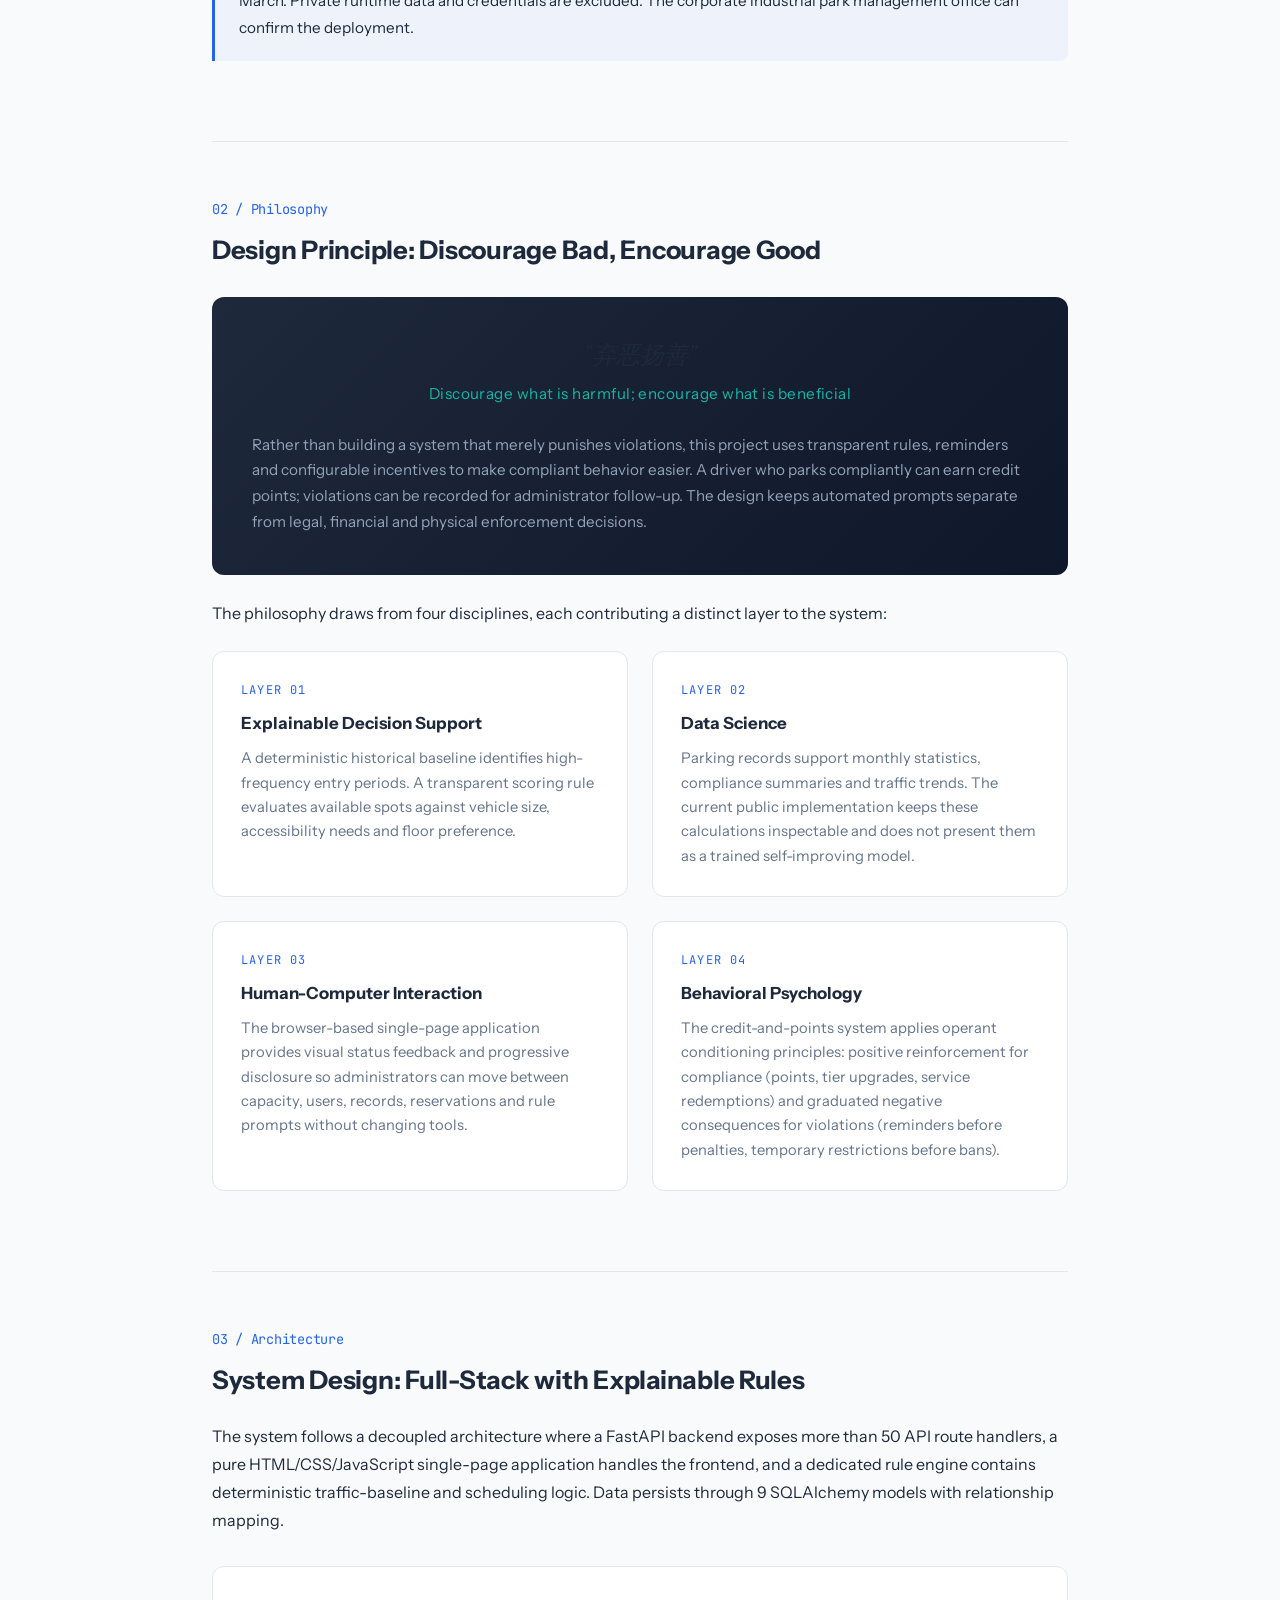
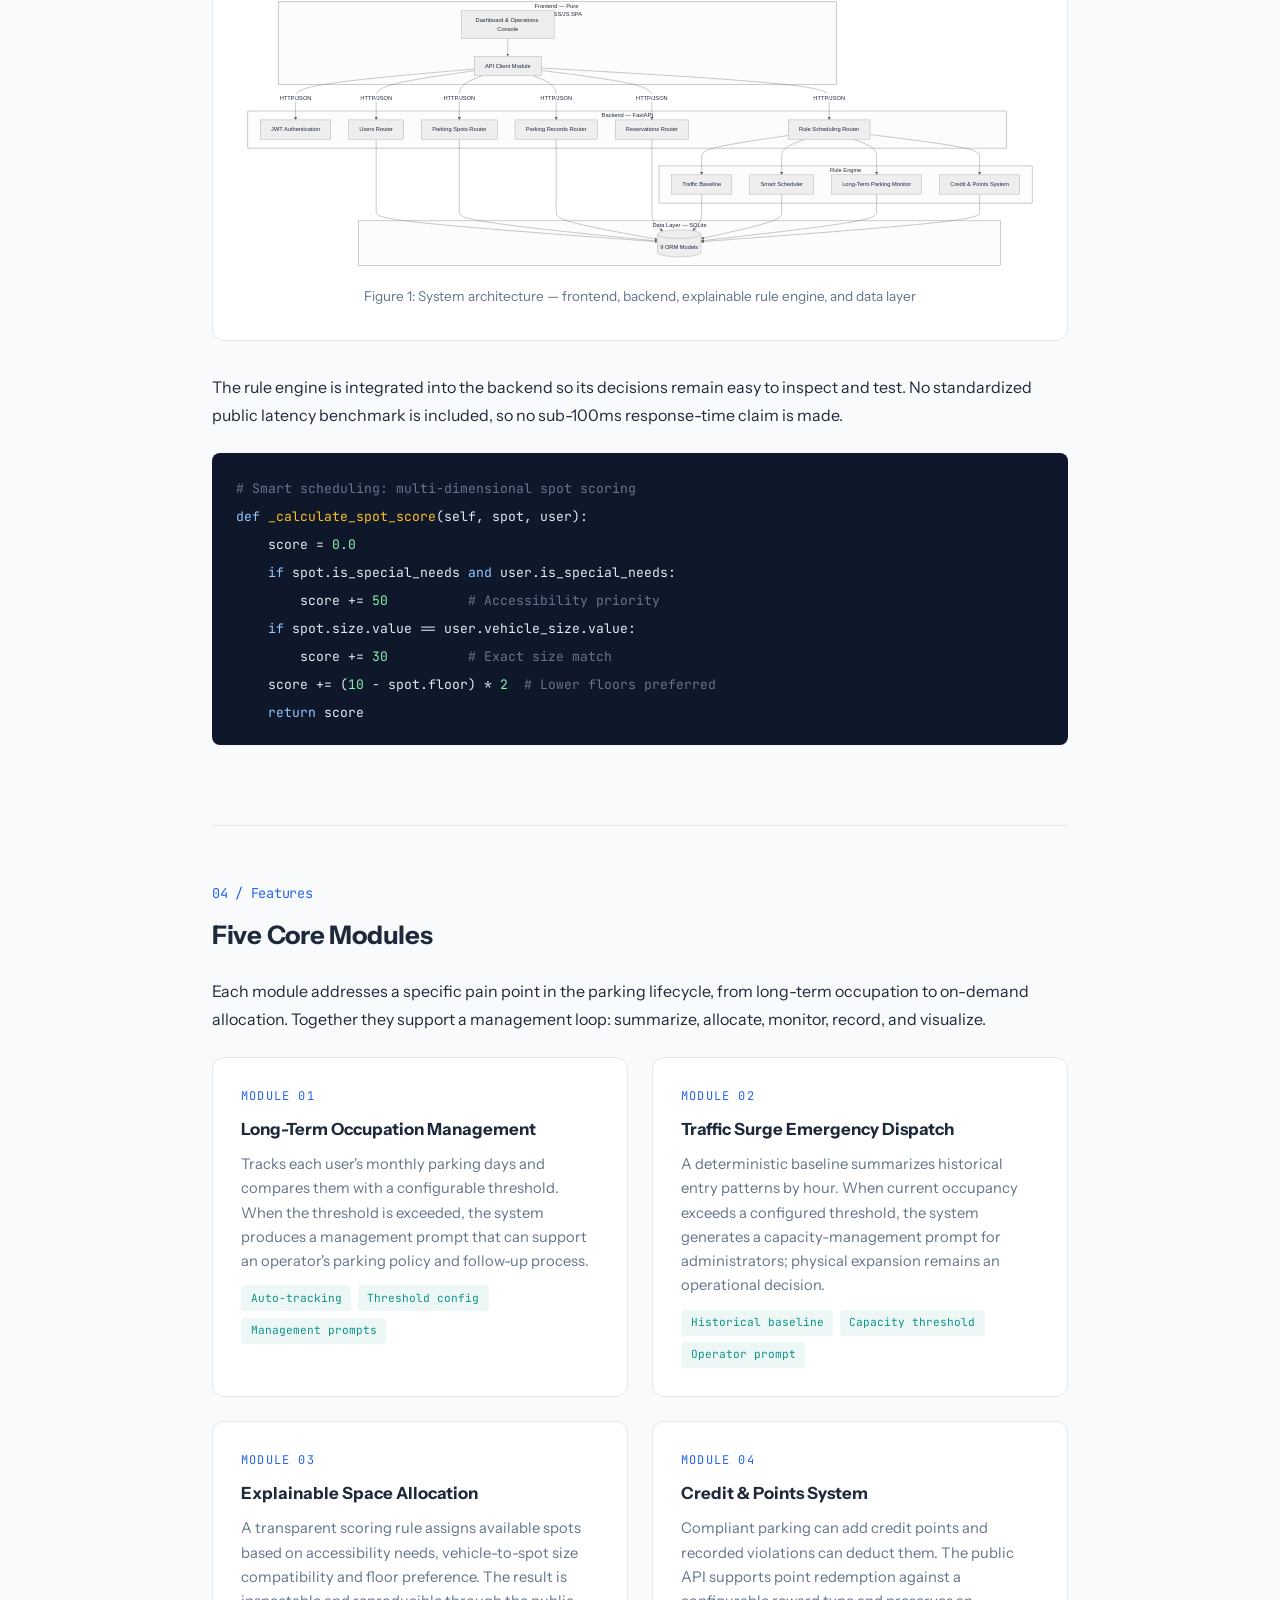
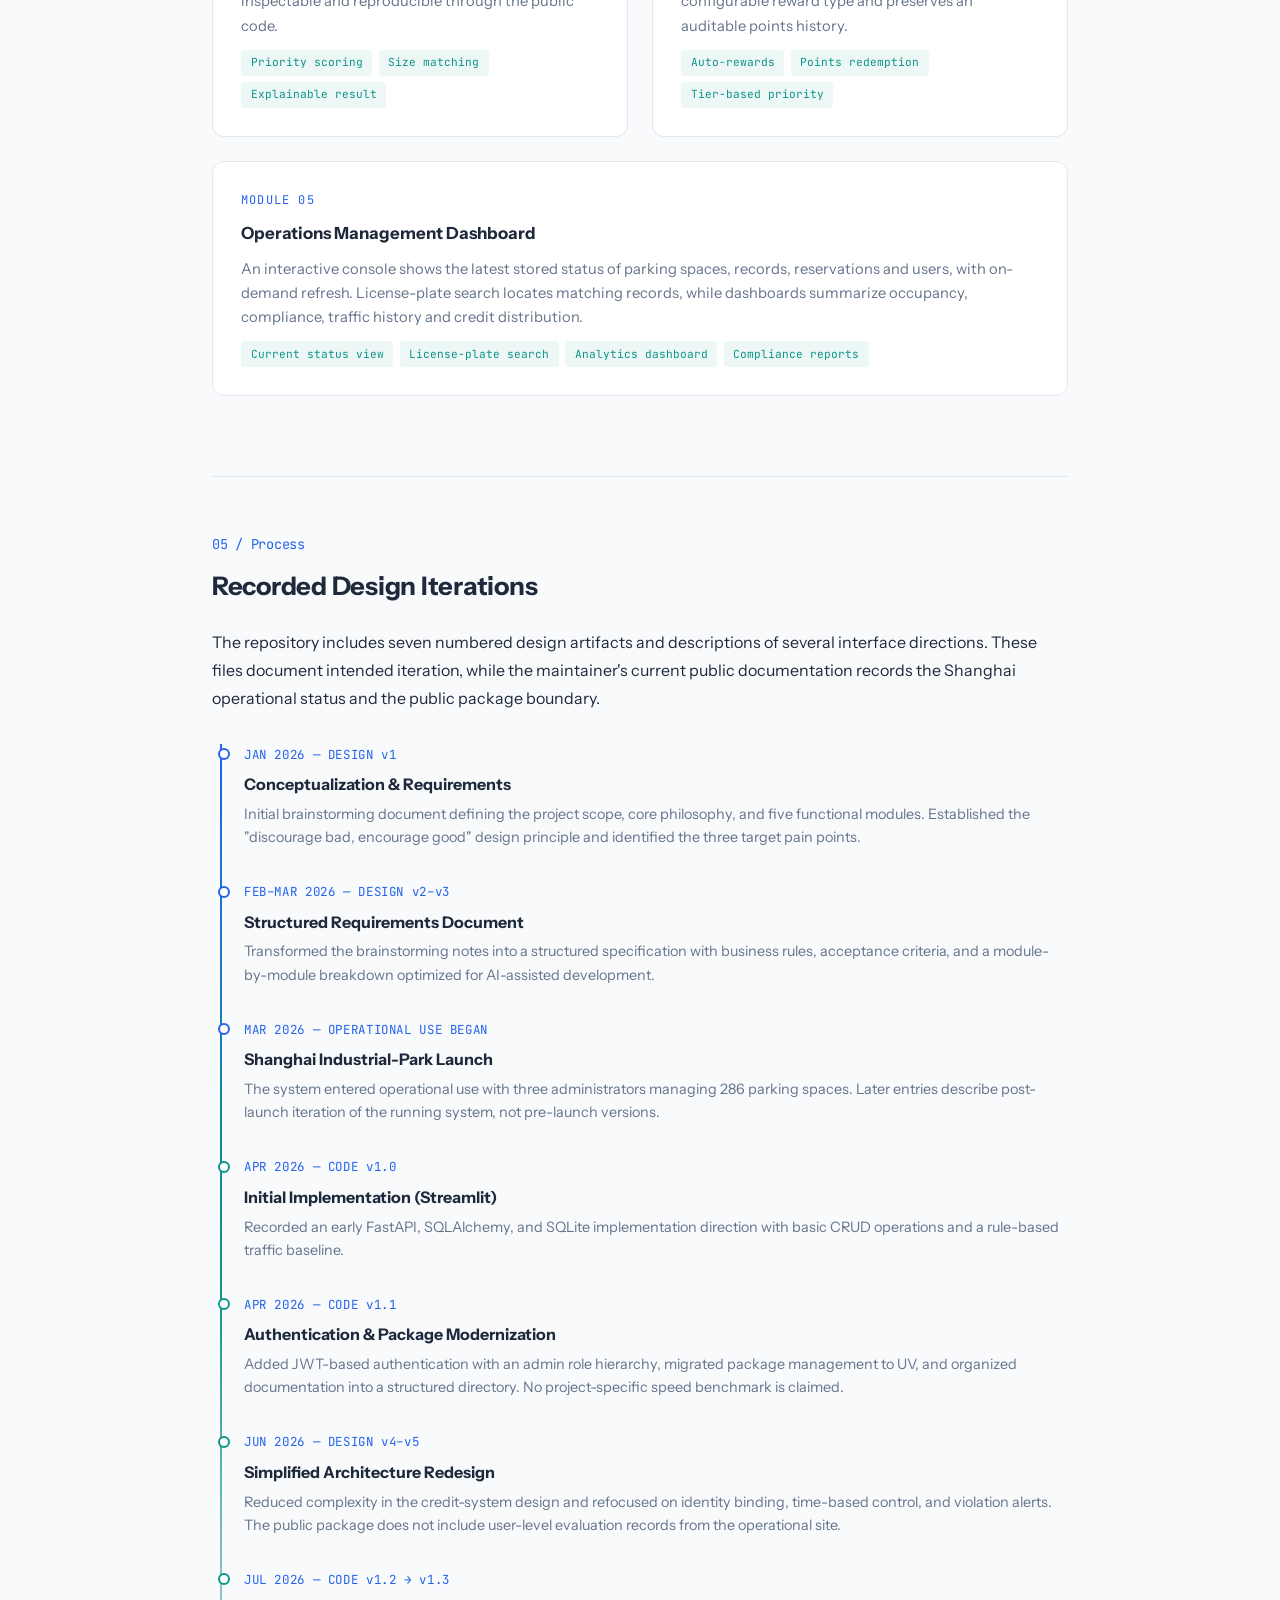
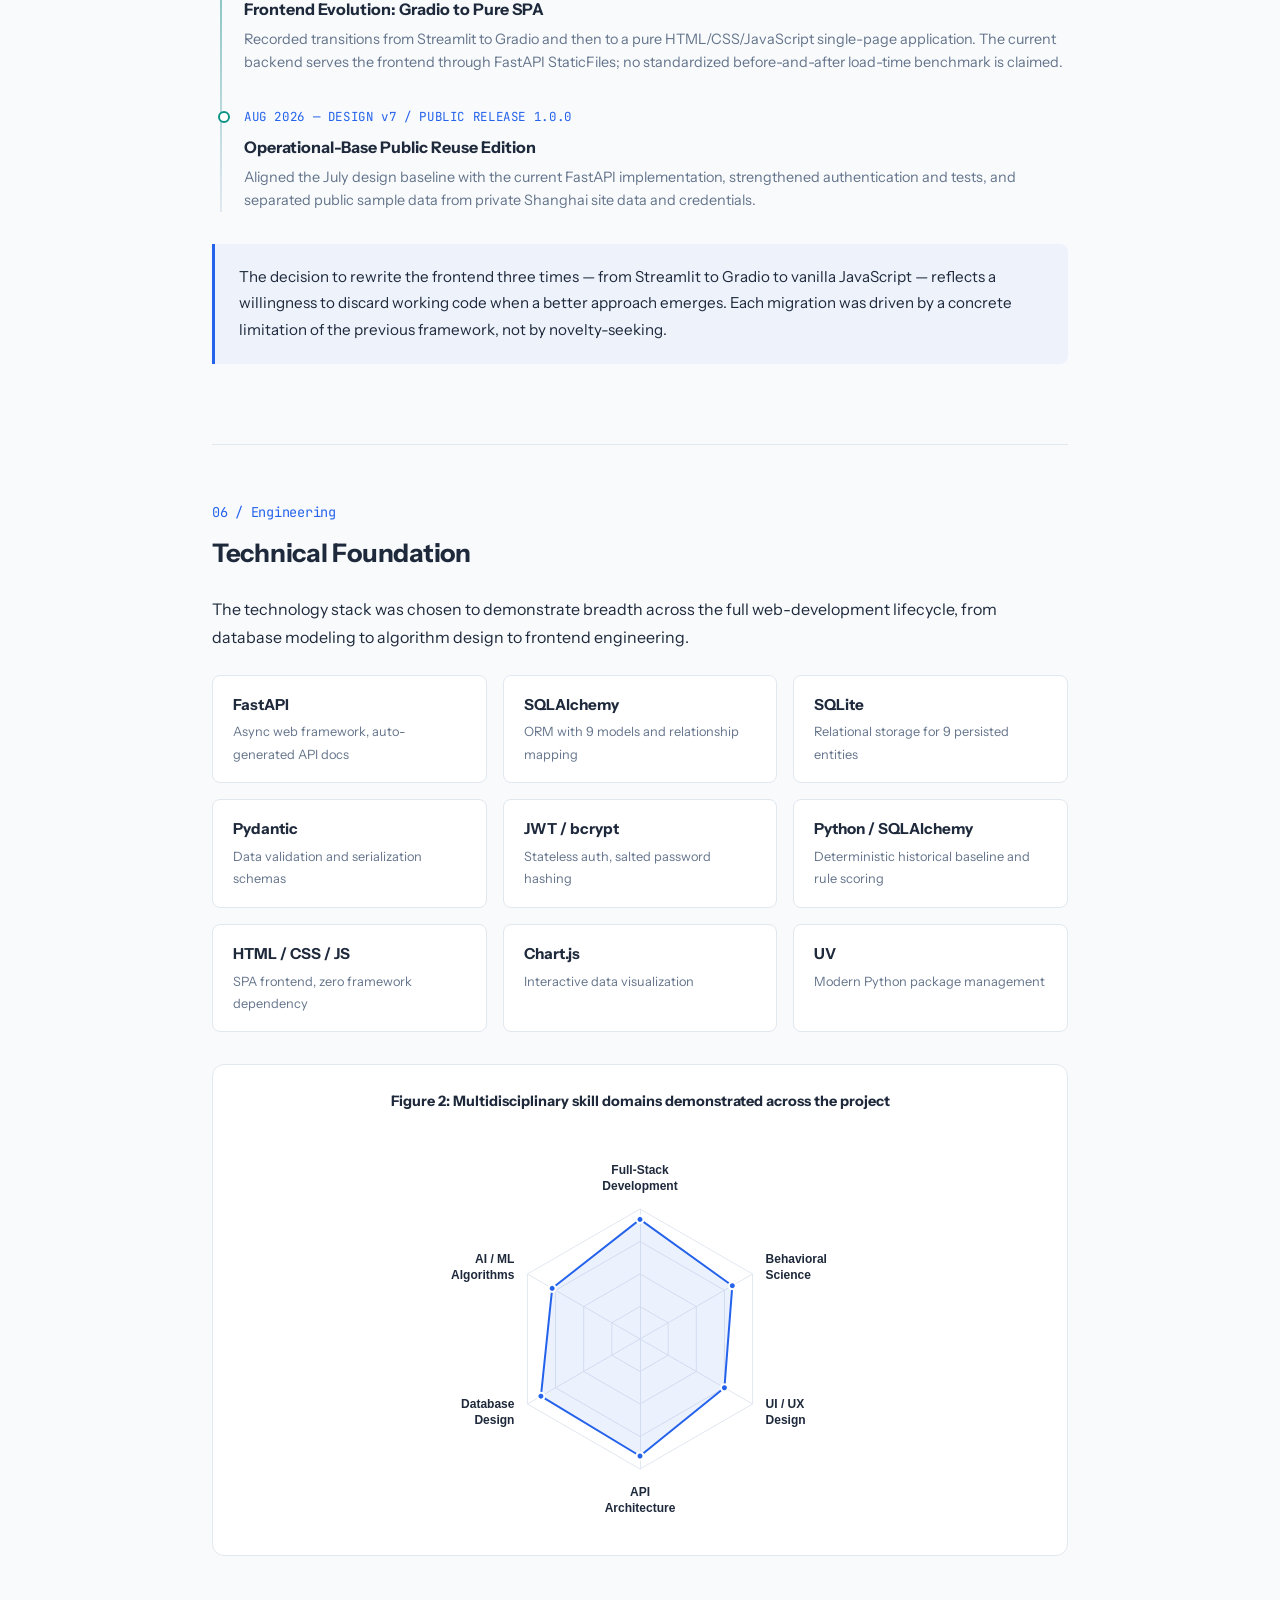
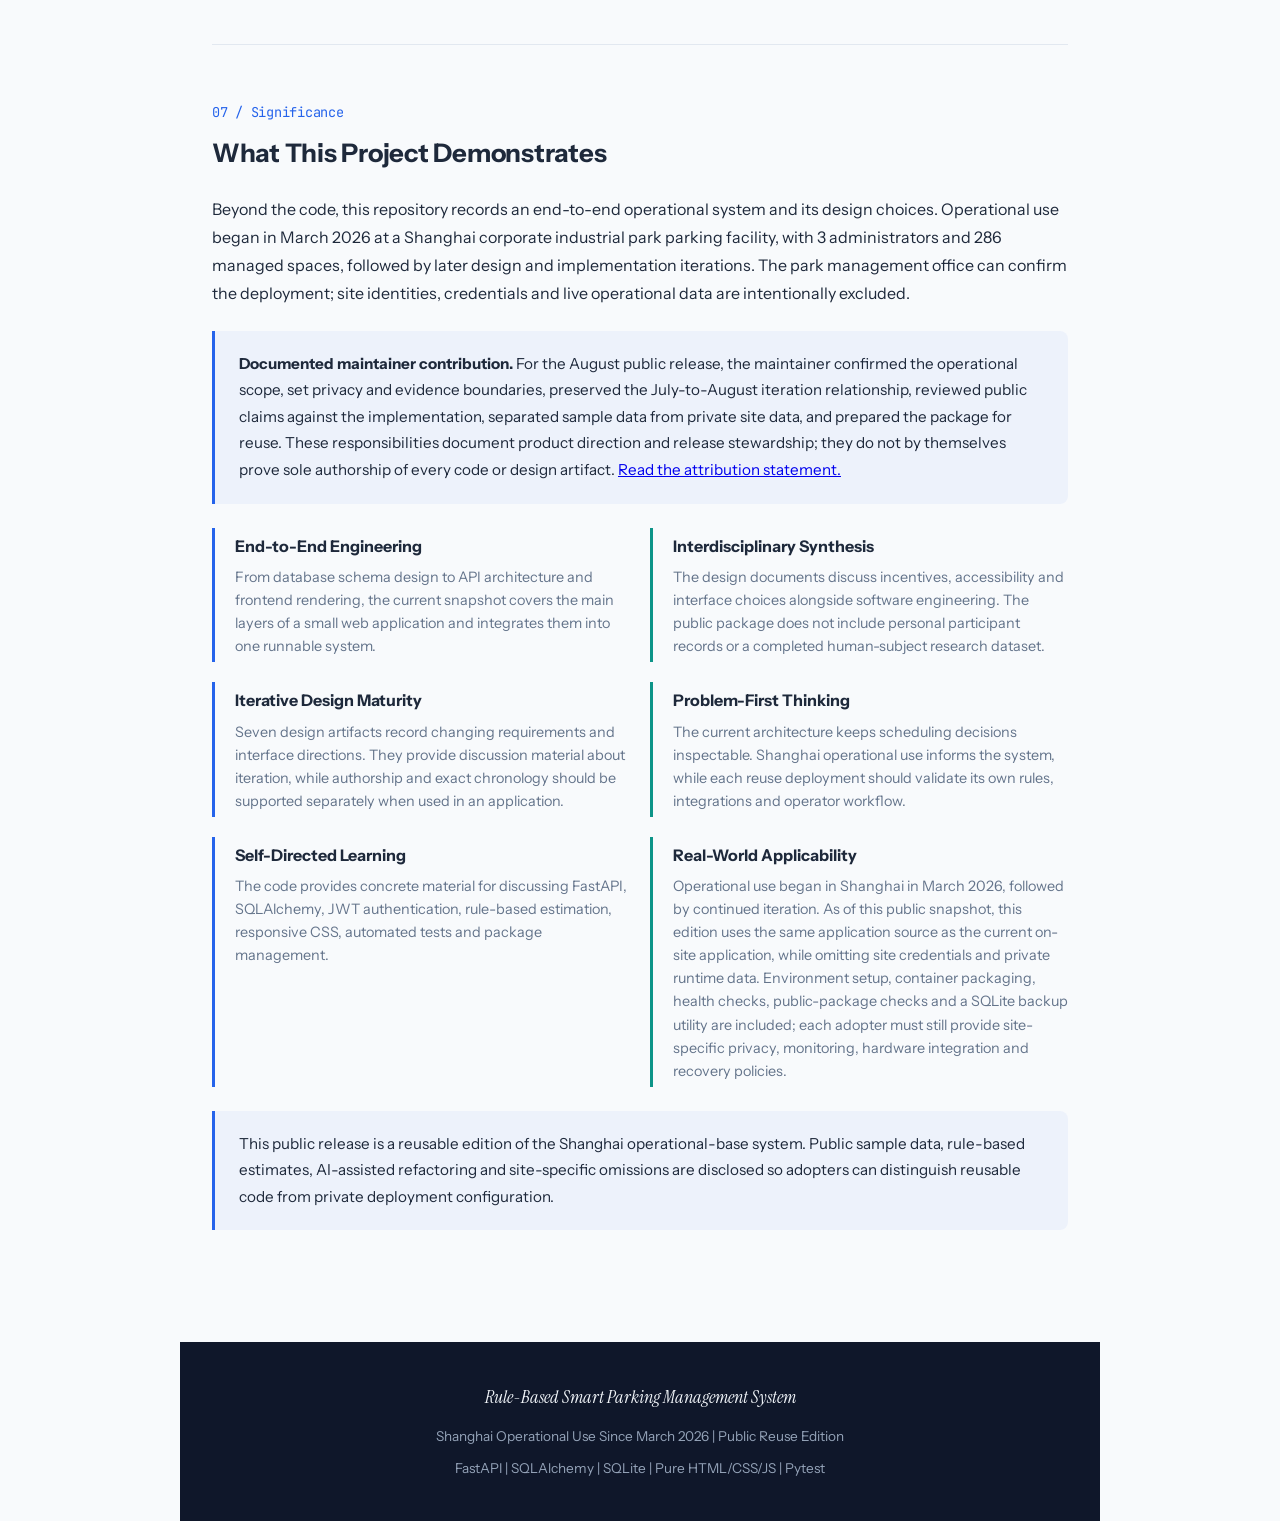
==== commit 231046cc: "docs: present project as smart parking system" ====
--- a/project-intro/project-intro.html
+++ b/project-intro/project-intro.html
@@ -849,6 +849,10 @@
         <h2><span class="section-num">07 / Significance</span>What This Project Demonstrates</h2>
         <p>Beyond the code, this repository records an end-to-end operational system and its design choices. Operational use began in March 2026 at a Shanghai corporate industrial park parking facility, with 3 administrators and 286 managed spaces, followed by later design and implementation iterations. The park management office can confirm the deployment; site identities, credentials and live operational data are intentionally excluded.</p>
 
+        <div class="callout">
+          <p><strong>Documented maintainer contribution.</strong> For the August public release, the maintainer confirmed the operational scope, set privacy and evidence boundaries, preserved the July-to-August iteration relationship, reviewed public claims against the implementation, separated sample data from private site data, and prepared the package for reuse. These responsibilities document product direction and release stewardship; they do not by themselves prove sole authorship of every code or design artifact. <a href="https://github.com/chenguoniuba-jpg/smart-parking-management/blob/main/MAINTAINER_ROLE.md">Read the attribution statement.</a></p>
+        </div>
+
         <div class="sig-list">
           <div class="sig-item">
             <h3>End-to-End Engineering</h3>
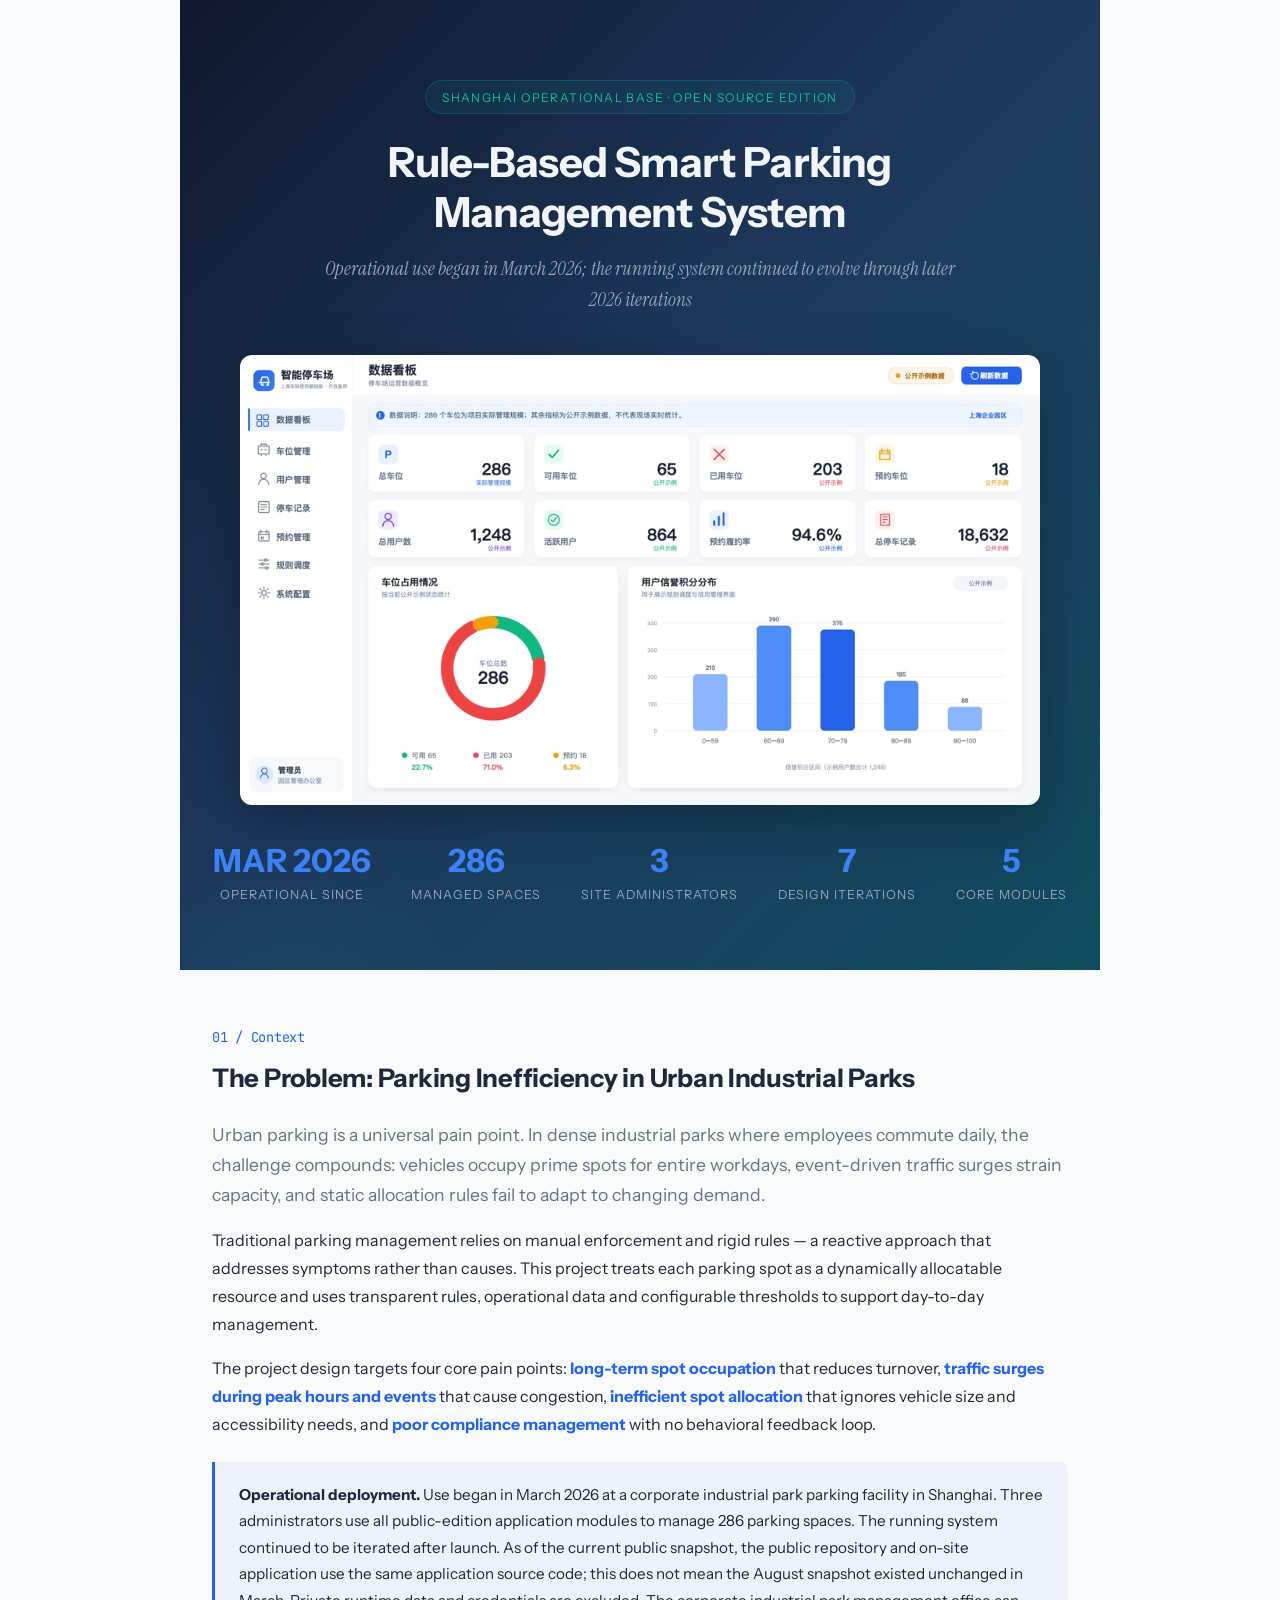
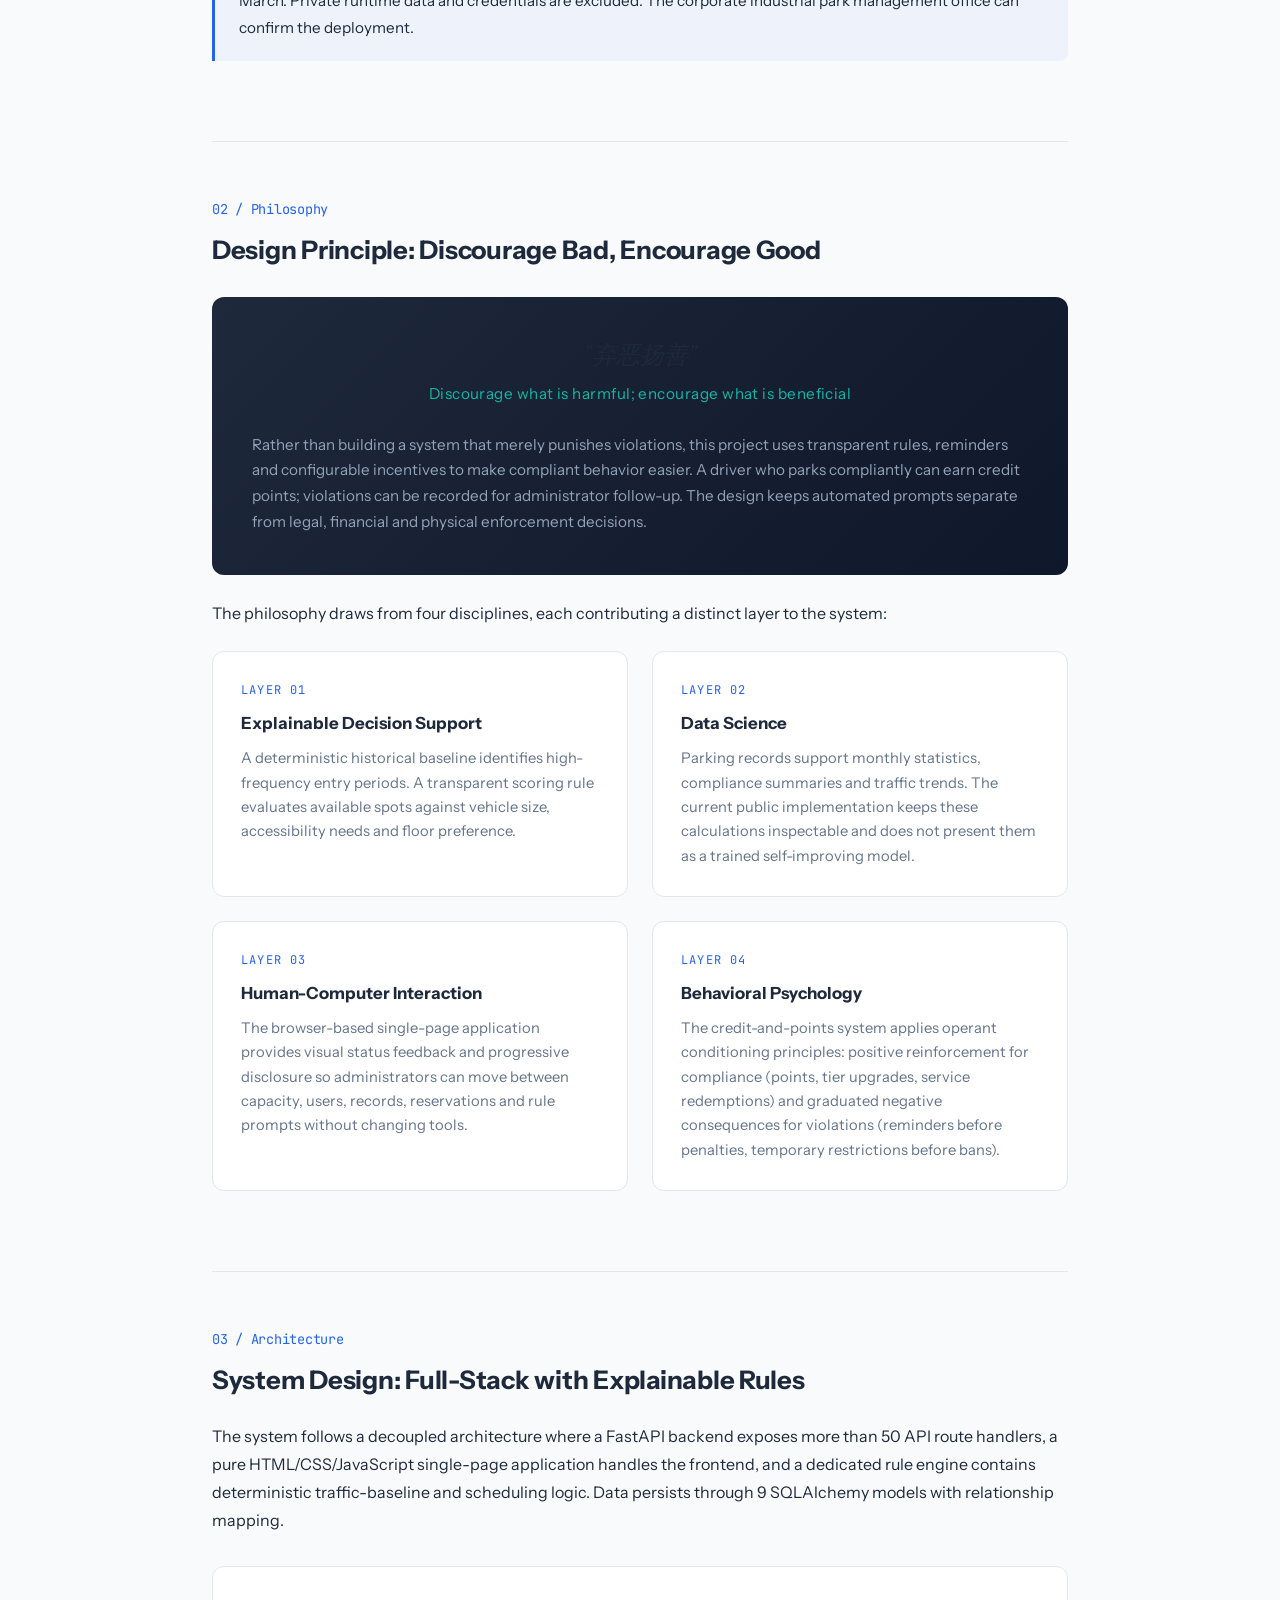
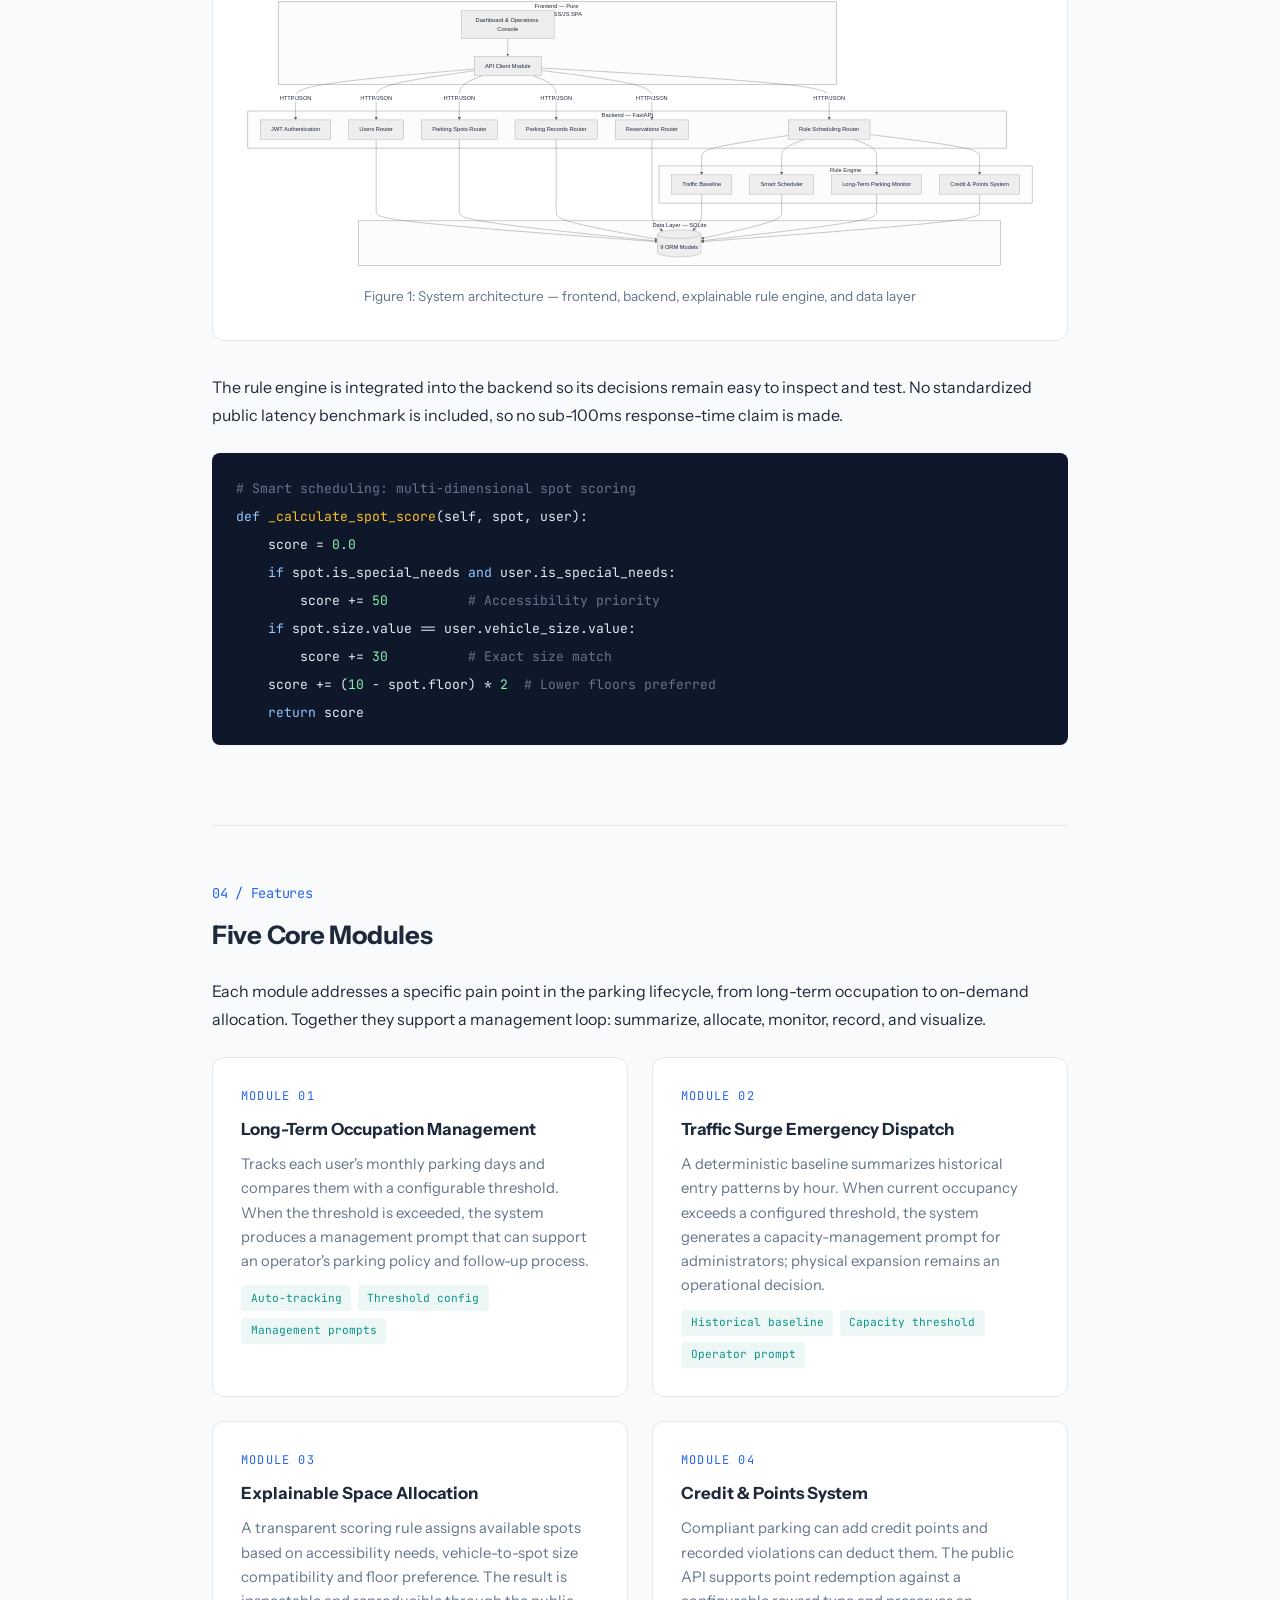
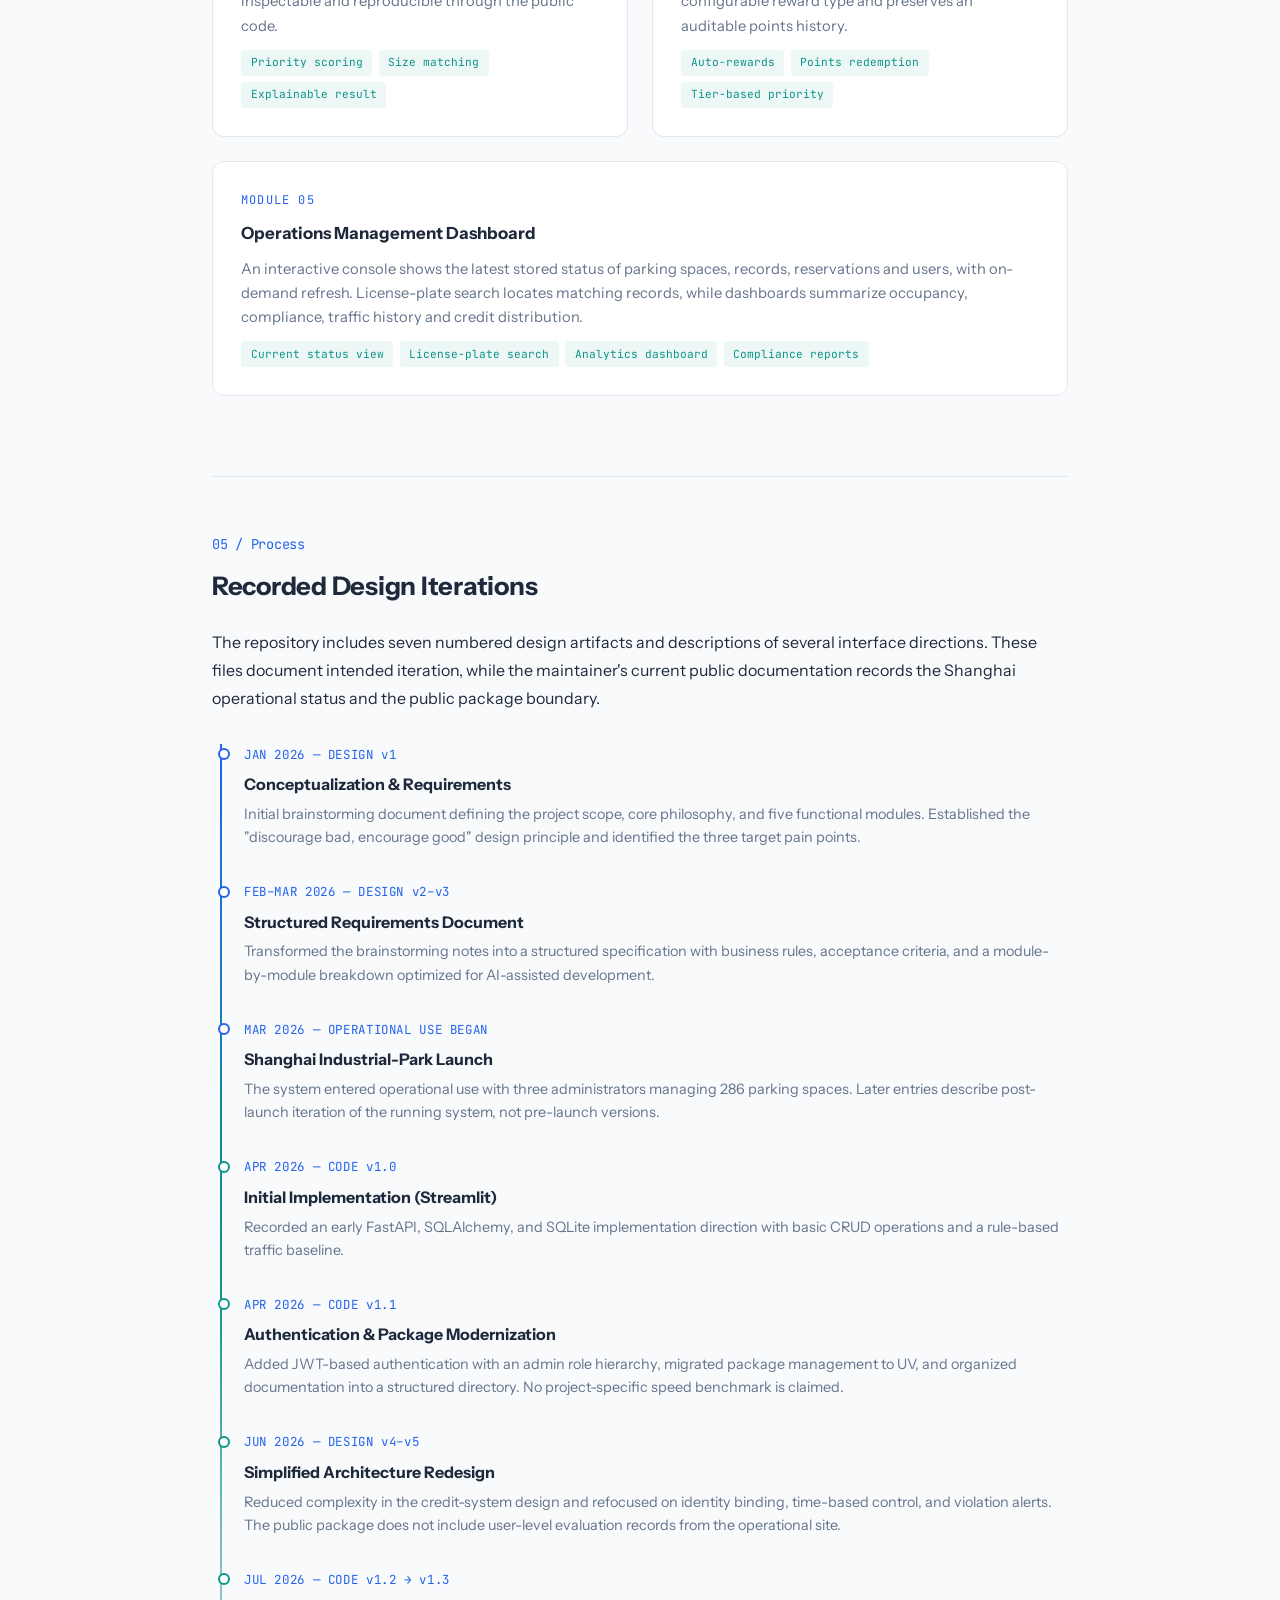
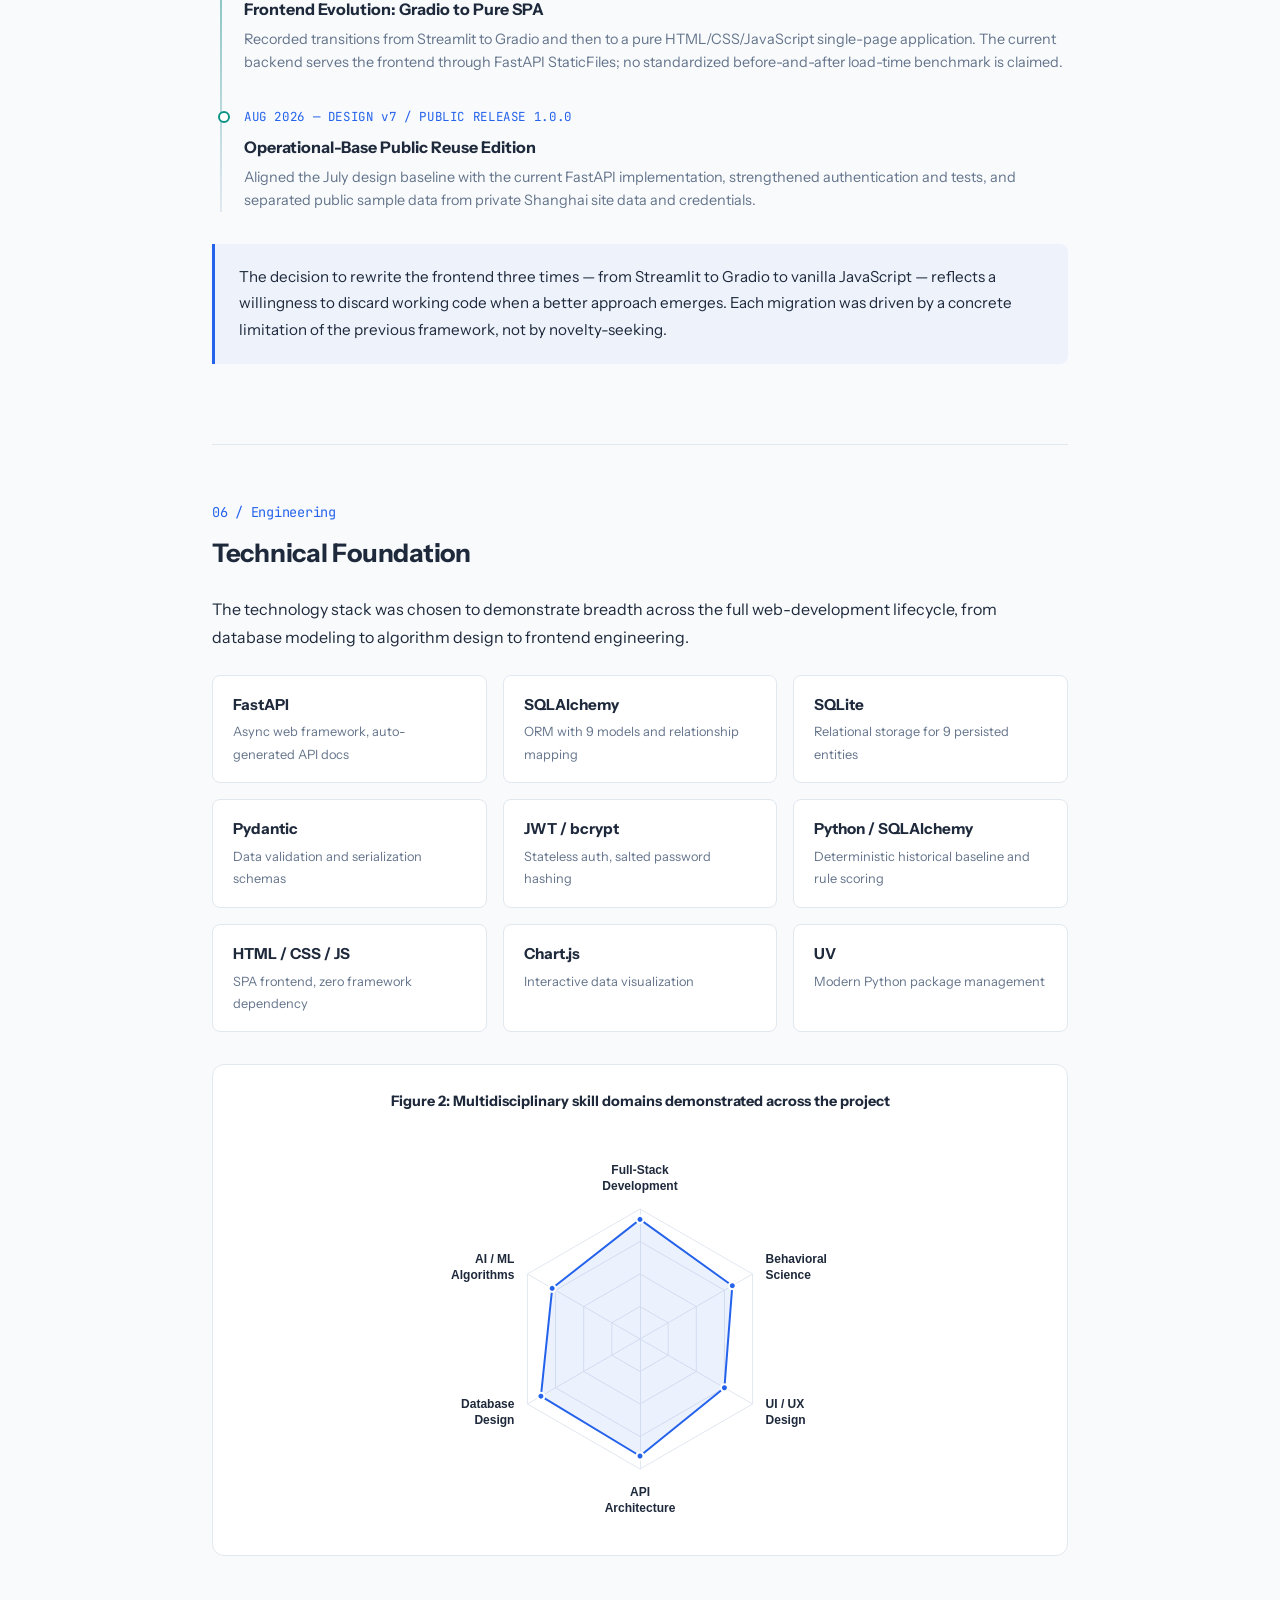
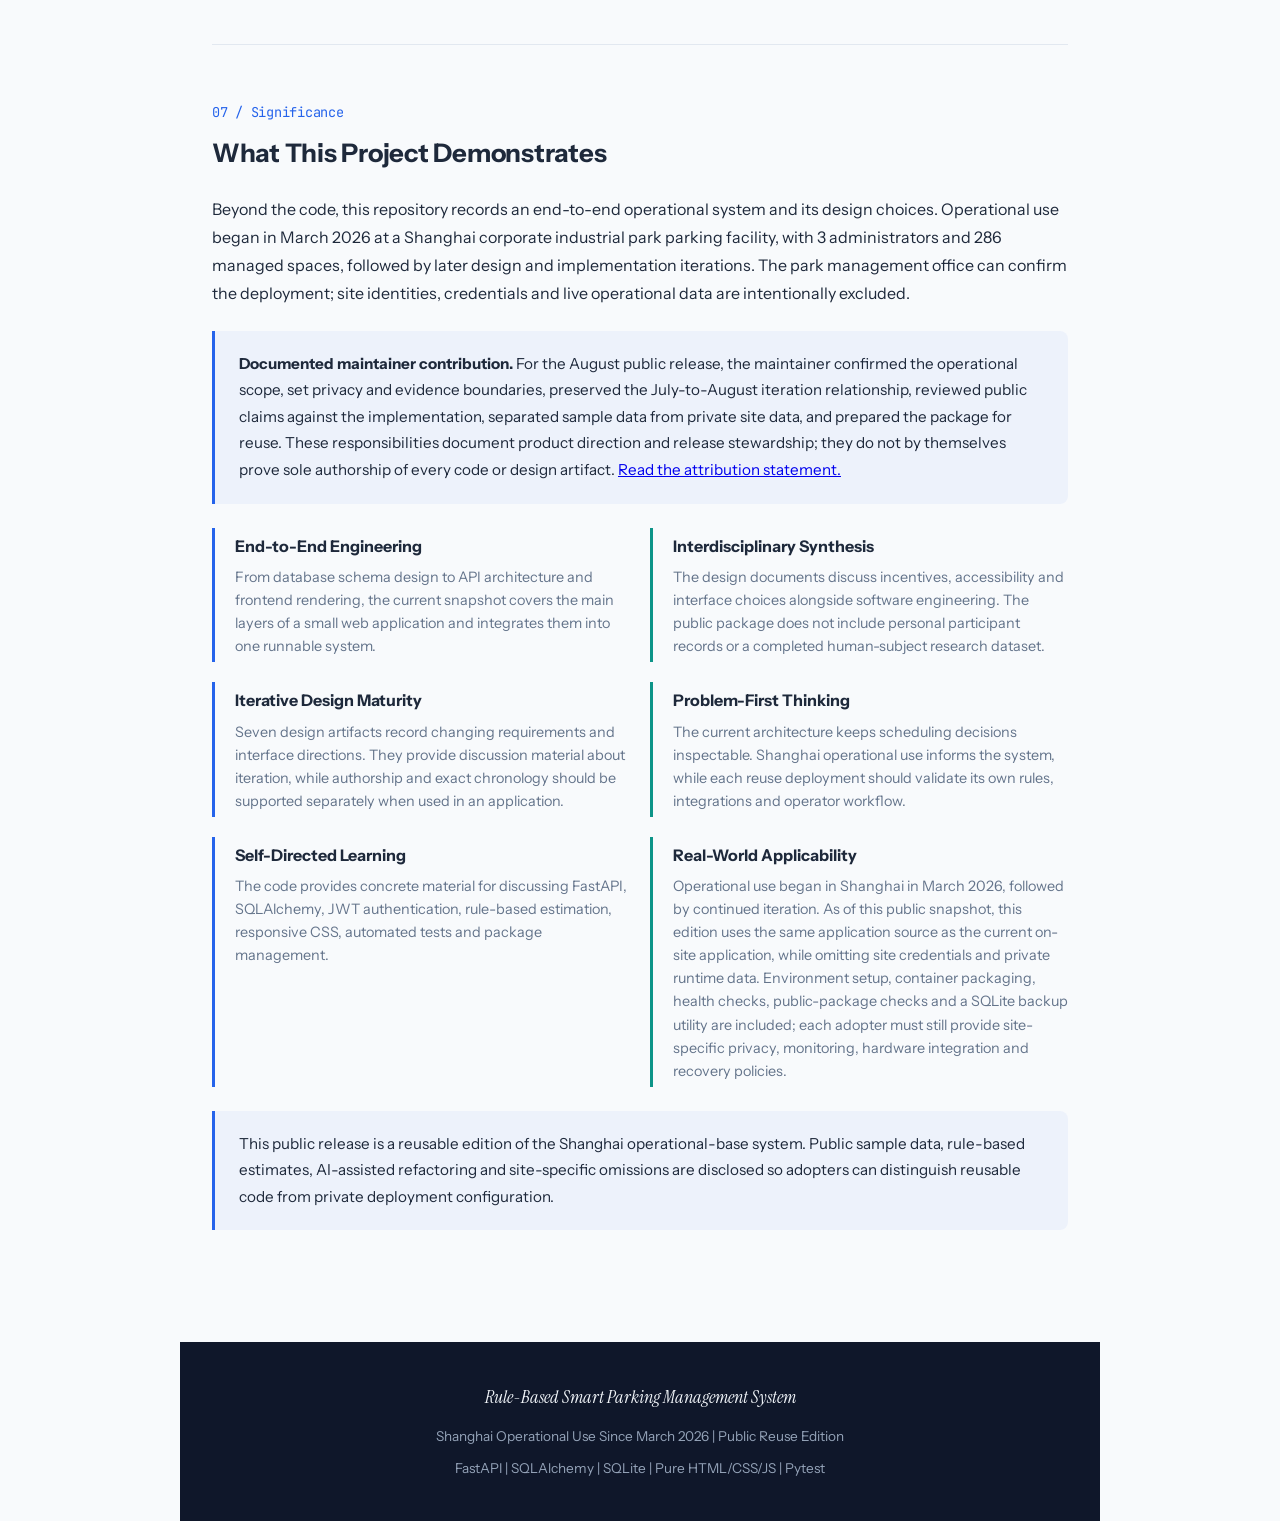
==== commit b6b8435b: "docs: replace AI-branded project visuals" ====
--- a/project-intro/project-intro.html
+++ b/project-intro/project-intro.html
@@ -531,7 +531,7 @@
       <span class="hero-tag">Shanghai Operational Base · Open Source Edition</span>
       <h1>Rule-Based Smart Parking<br>Management System</h1>
       <p class="hero-subtitle">Operational use began in March 2026; the running system continued to evolve through later 2026 iterations</p>
-      <img src="assets/hero_1024x576.jpg" alt="Smart parking management system isometric illustration" class="hero-image">
+      <img src="assets/hero_1024x576.jpg" alt="Smart parking management dashboard with clearly labeled public sample data" class="hero-image">
       <div class="hero-stats">
         <div class="hero-stat">
           <div class="hero-stat-num">MAR 2026</div>
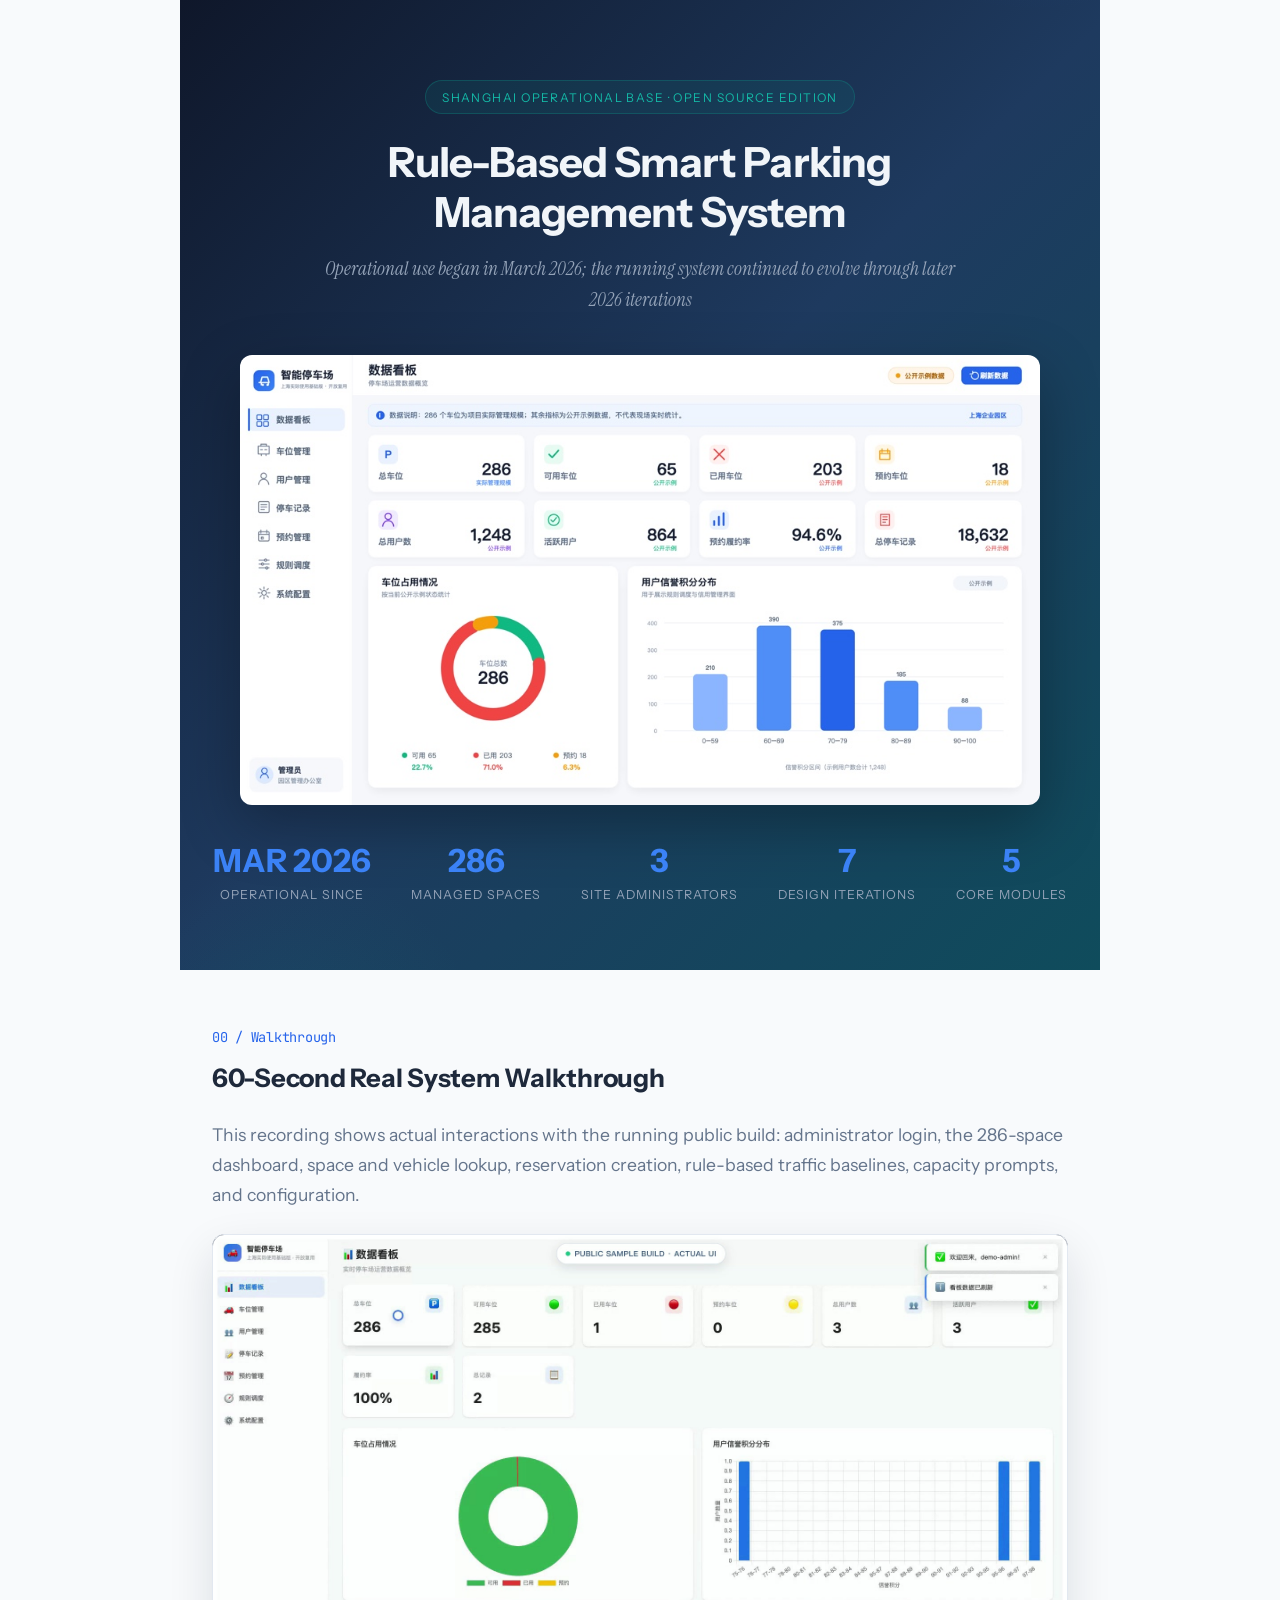
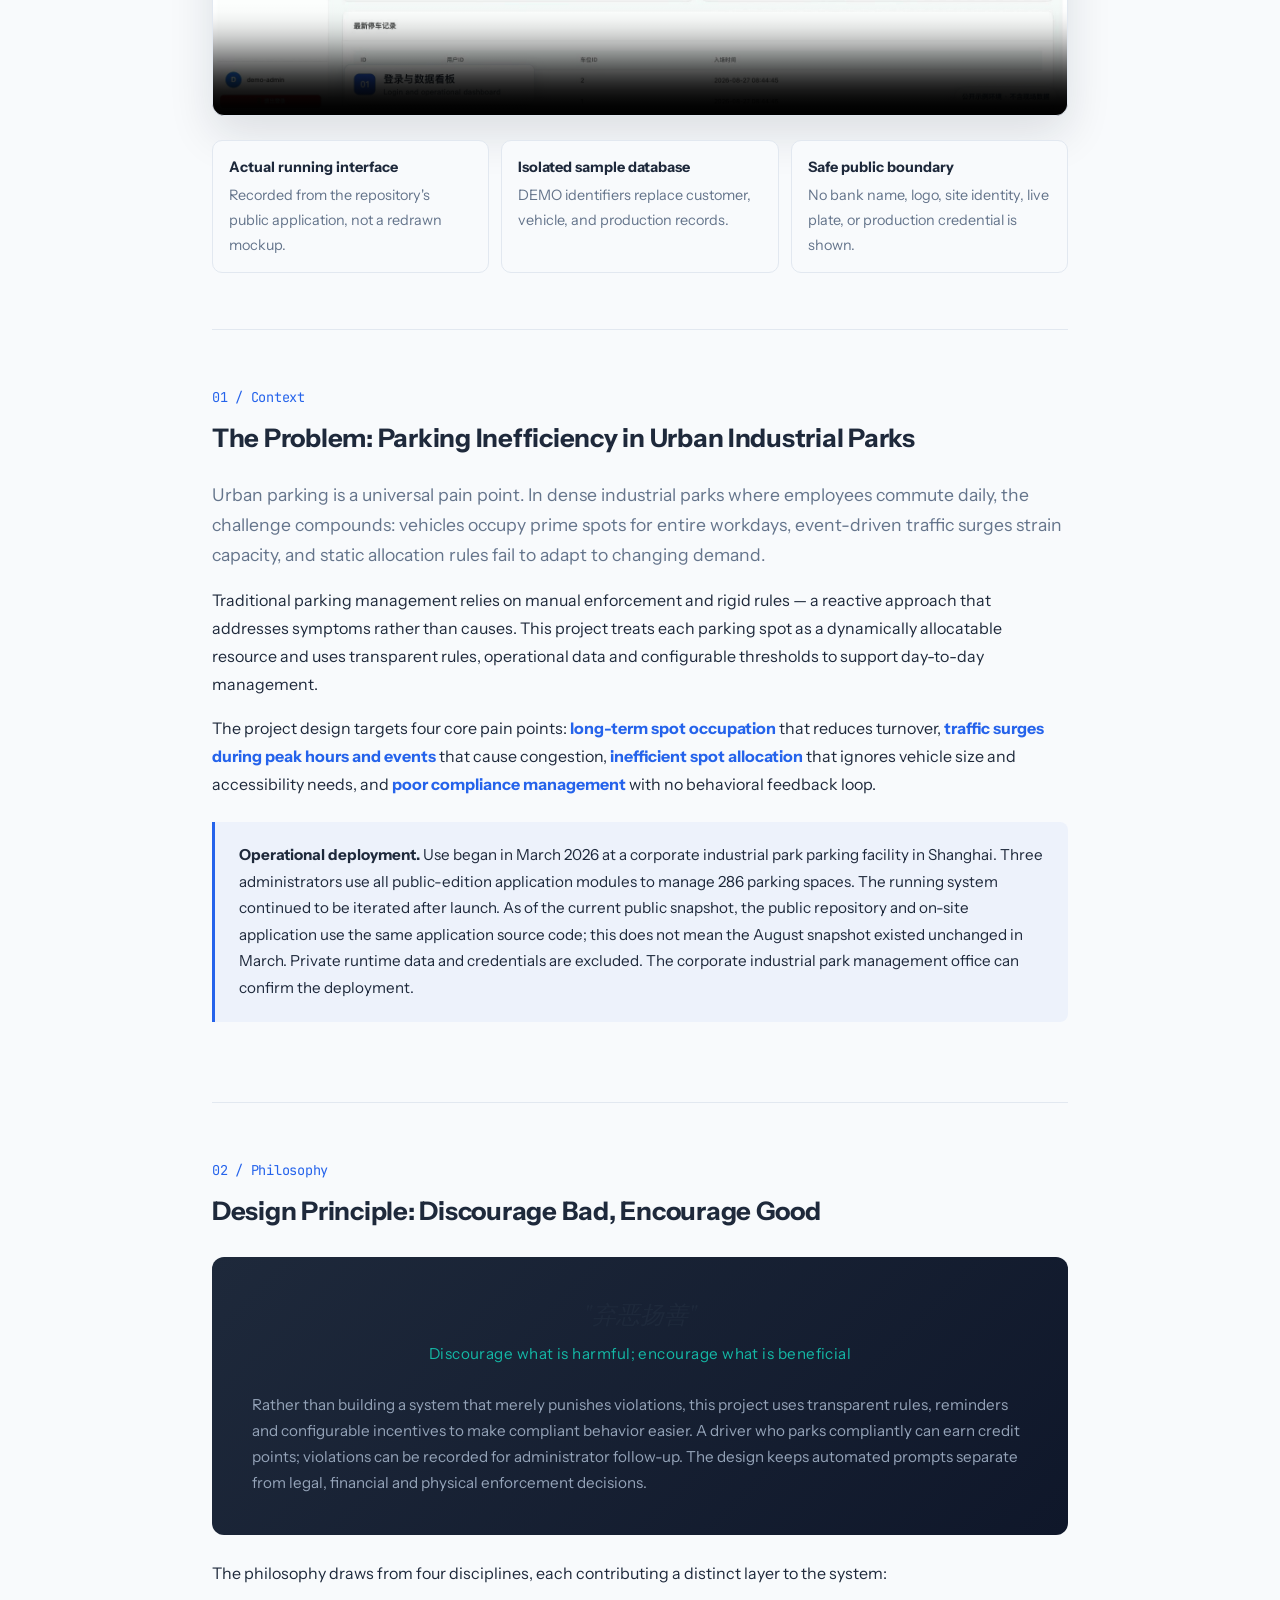
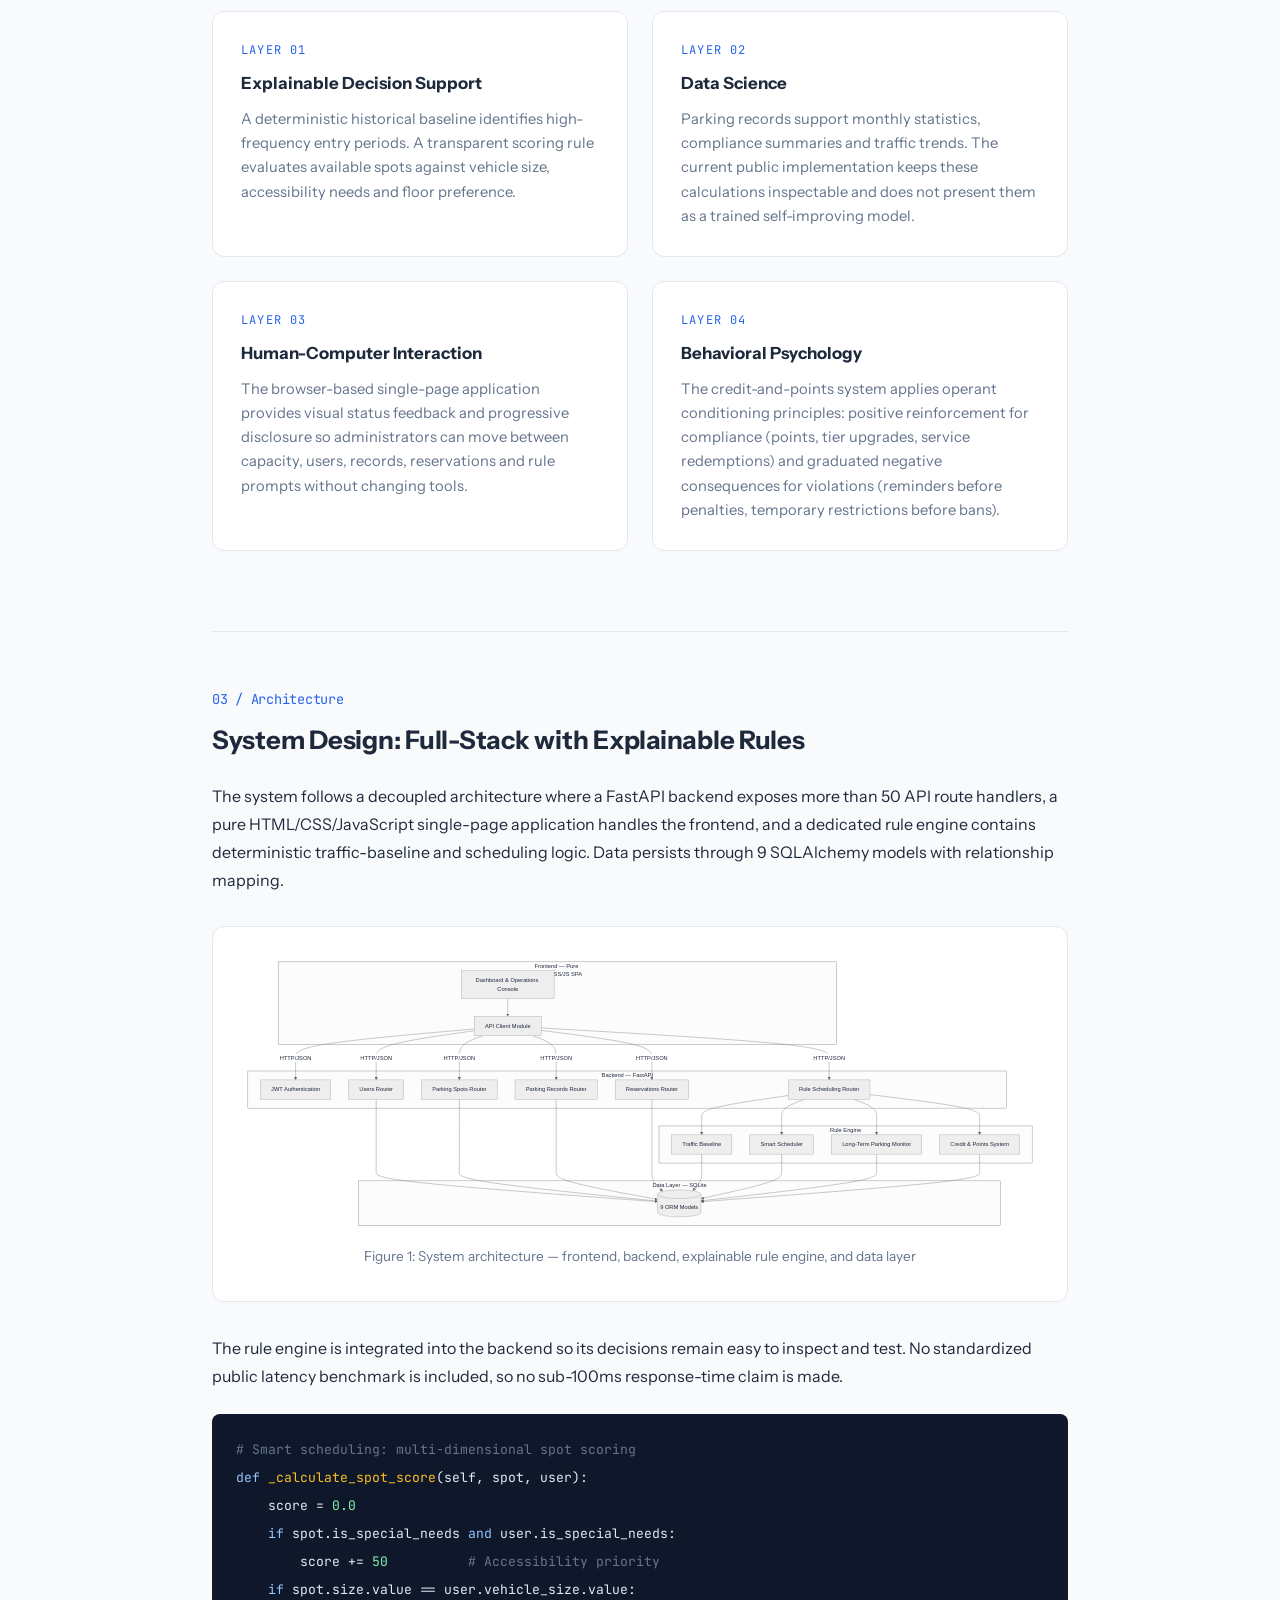
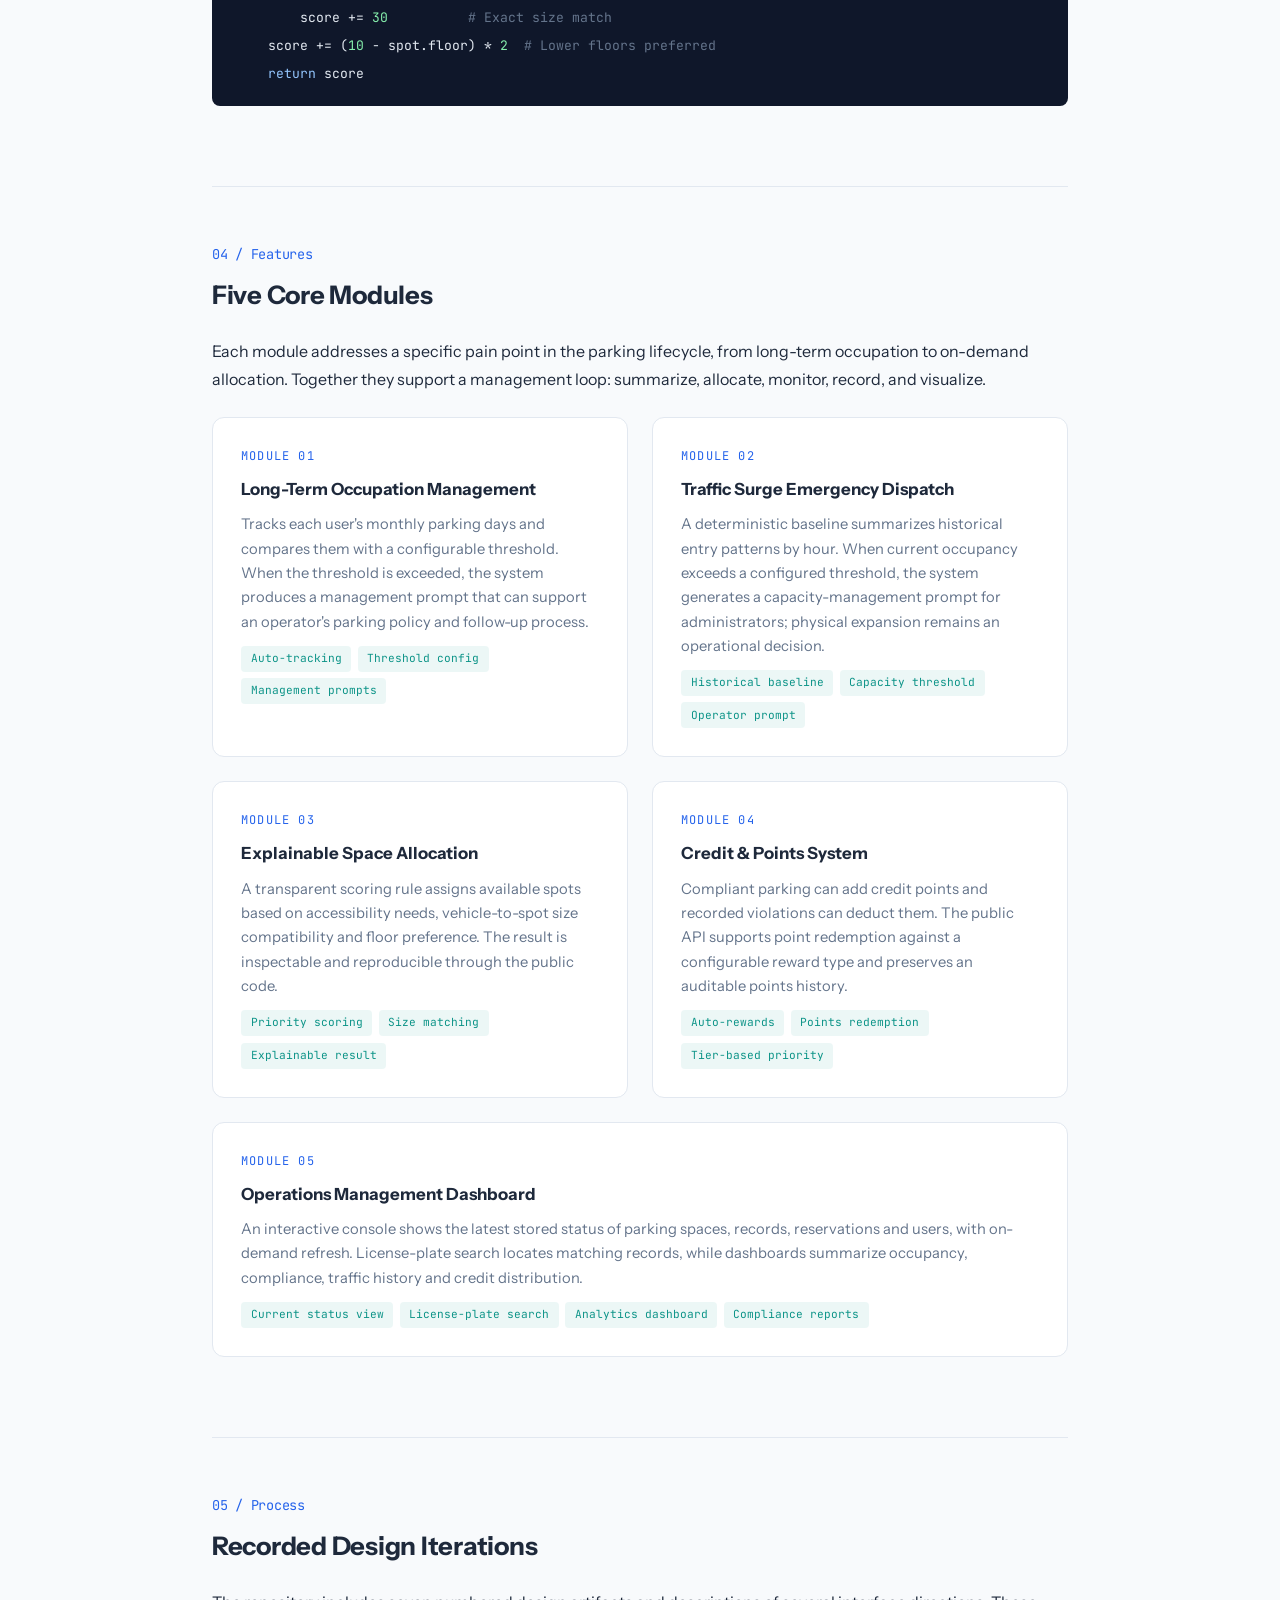
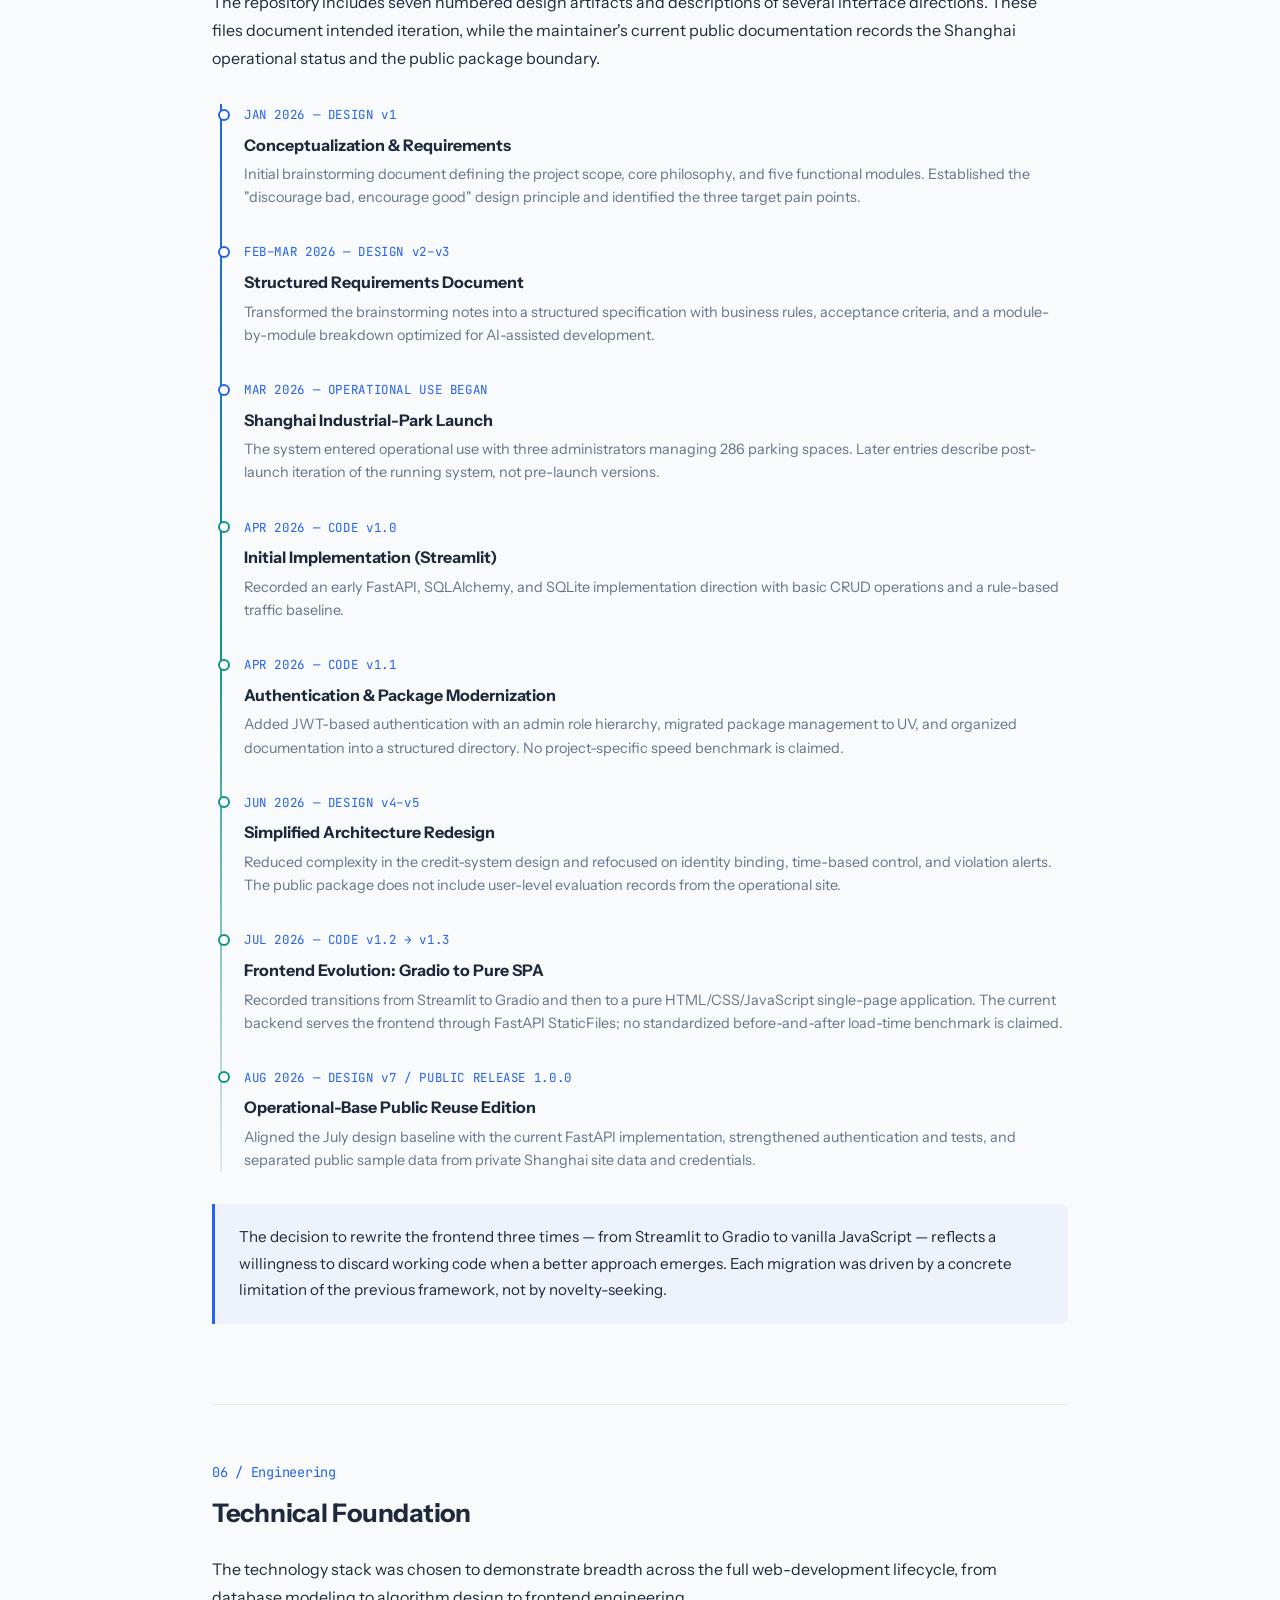
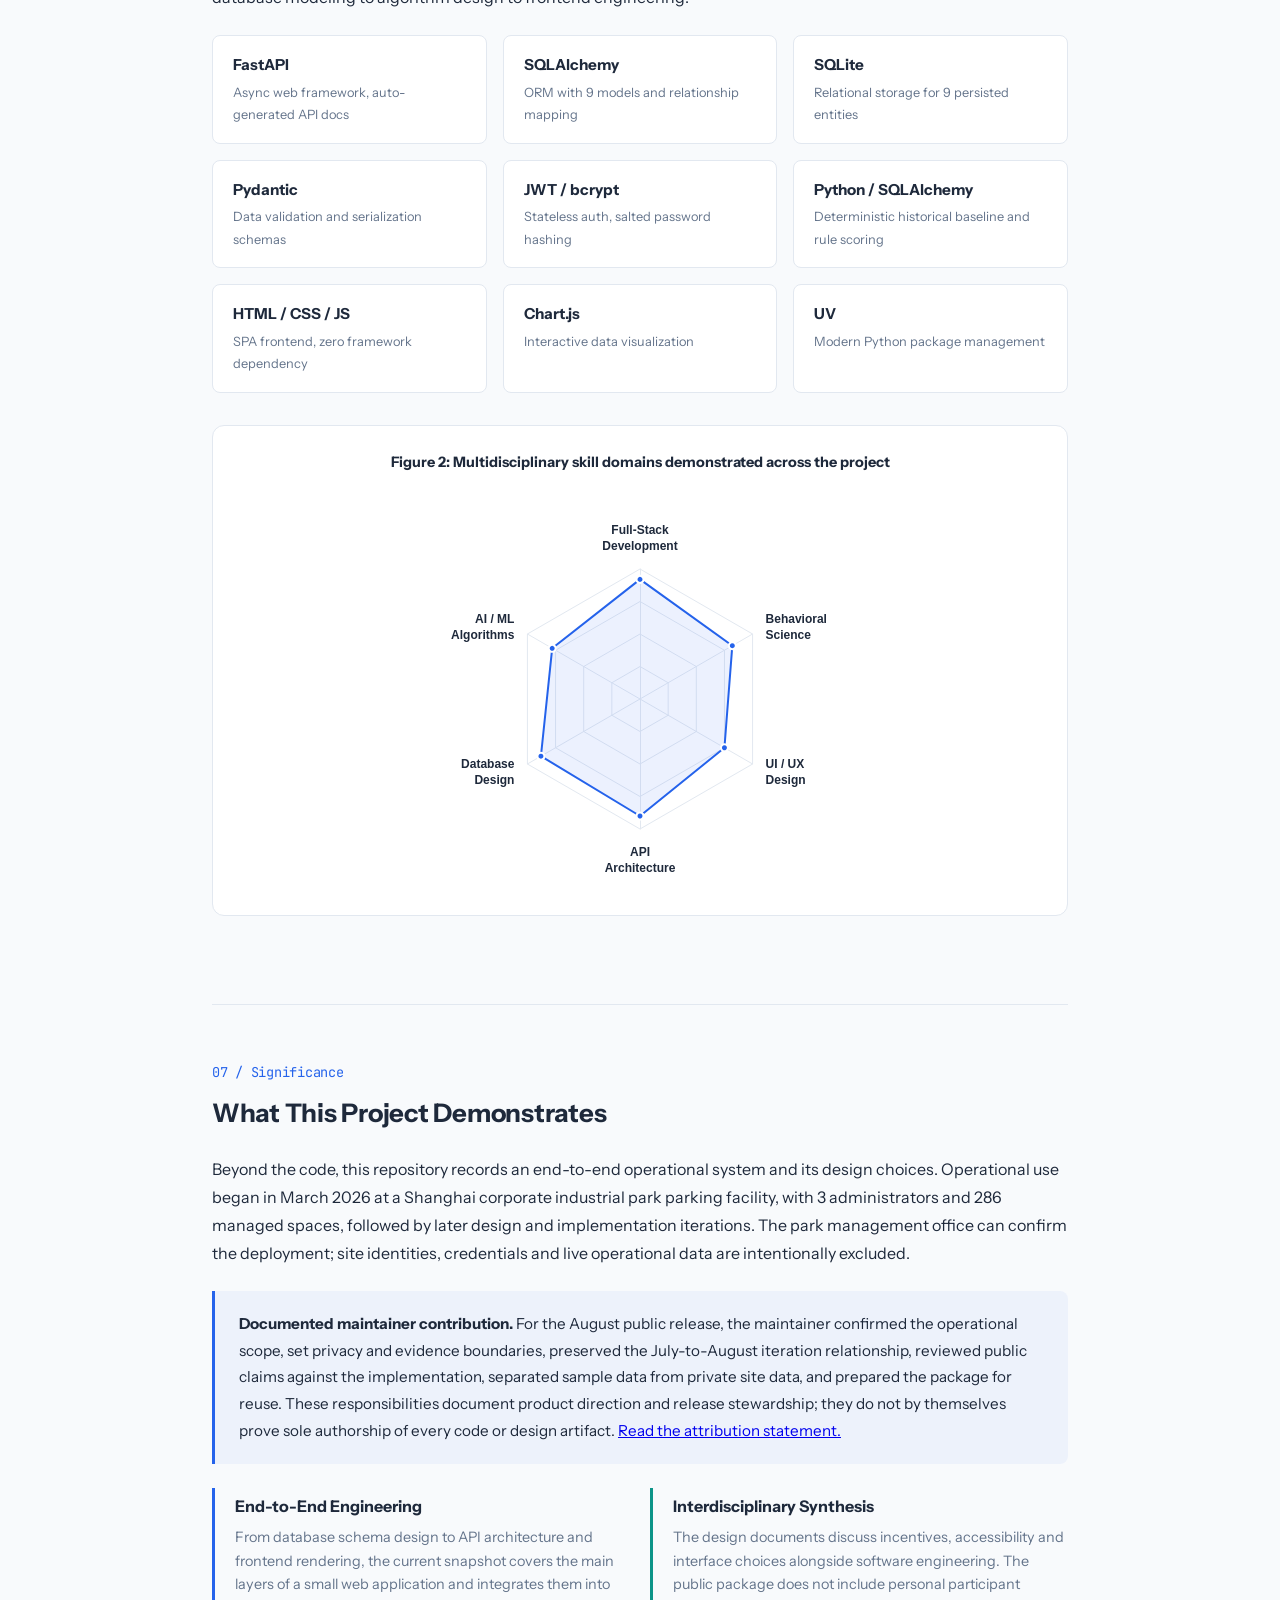
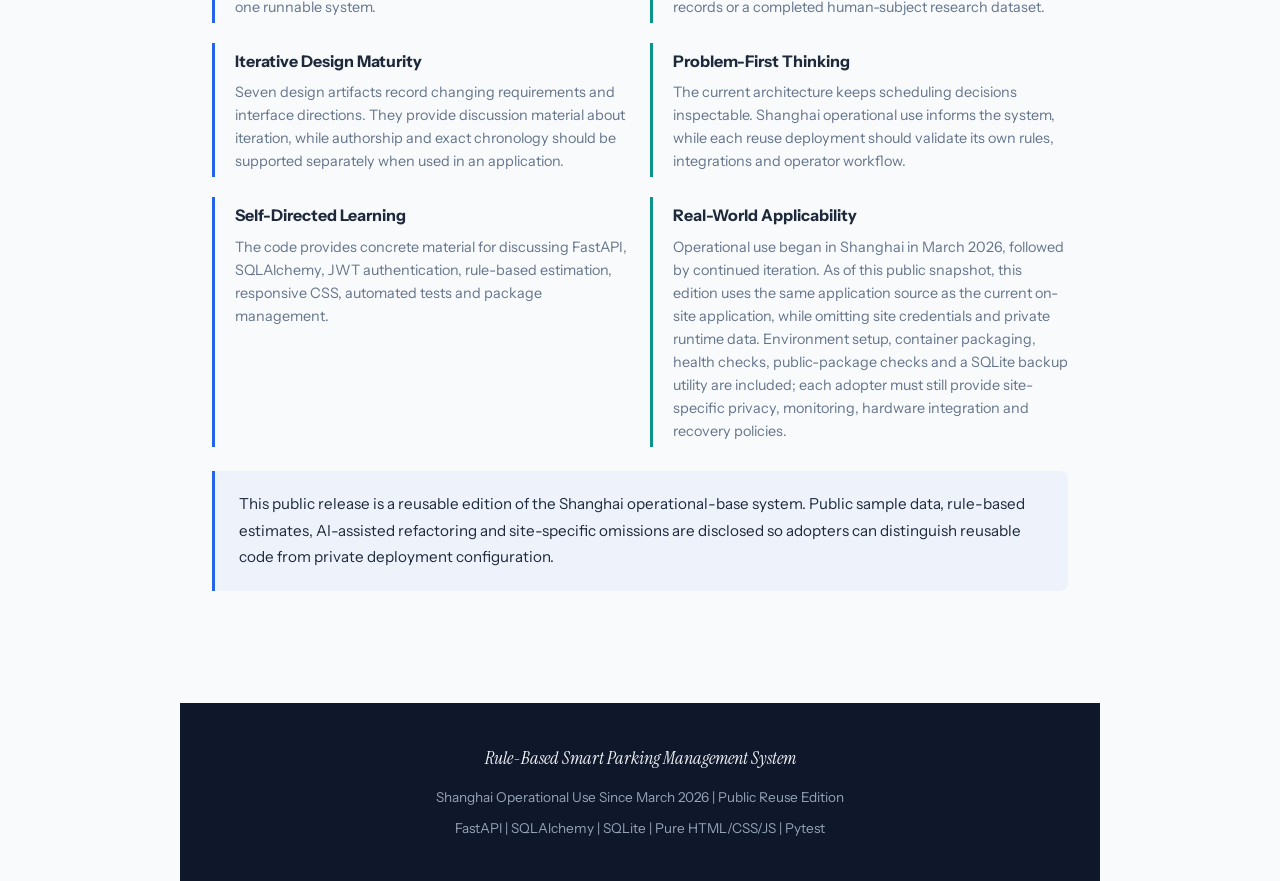
==== commit 41926e3d: "docs: add sanitized 60-second system walkthrough" ====
--- a/project-intro/project-intro.html
+++ b/project-intro/project-intro.html
@@ -154,6 +154,39 @@
       position: relative;
       z-index: 1;
     }
+    .video-frame {
+      background: #0f172a;
+      border: 1px solid var(--rule);
+      border-radius: var(--radius);
+      box-shadow: 0 18px 45px rgba(15, 23, 42, 0.12);
+      margin: 1.5rem 0;
+      overflow: hidden;
+    }
+    .walkthrough-video {
+      aspect-ratio: 16 / 9;
+      display: block;
+      height: auto;
+      width: 100%;
+    }
+    .walkthrough-notes {
+      display: grid;
+      gap: 0.75rem;
+      grid-template-columns: repeat(3, minmax(0, 1fr));
+      margin-top: 1.25rem;
+    }
+    .walkthrough-note {
+      background: #f8fafc;
+      border: 1px solid var(--rule);
+      border-radius: 10px;
+      color: var(--muted);
+      font-size: 0.9rem;
+      padding: 0.85rem 1rem;
+    }
+    .walkthrough-note strong {
+      color: var(--ink);
+      display: block;
+      margin-bottom: 0.2rem;
+    }
     .hero-stats {
       display: flex;
       flex-wrap: wrap;
@@ -520,6 +553,7 @@
       h2 { font-size: 1.3rem; }
       .philosophy { padding: 1.75rem; }
       .philosophy-quote { font-size: 1.2rem; }
+      .walkthrough-notes { grid-template-columns: 1fr; }
     }
   </style>
 </head>
@@ -557,6 +591,23 @@
     </header>
 
     <main>
+
+      <!-- ========== 60-SECOND WALKTHROUGH ========== -->
+      <section id="walkthrough">
+        <h2><span class="section-num">00 / Walkthrough</span>60-Second Real System Walkthrough</h2>
+        <p class="lead">This recording shows actual interactions with the running public build: administrator login, the 286-space dashboard, space and vehicle lookup, reservation creation, rule-based traffic baselines, capacity prompts, and configuration.</p>
+        <div class="video-frame">
+          <video class="walkthrough-video" controls preload="metadata" playsinline poster="assets/smart-parking-demo-poster.jpg" aria-label="One-minute walkthrough of the running public smart parking management system">
+            <source src="assets/smart-parking-public-build-demo-60s.mp4" type="video/mp4">
+            Your browser cannot play this video. <a href="assets/smart-parking-public-build-demo-60s.mp4">Download the MP4 walkthrough</a>.
+          </video>
+        </div>
+        <div class="walkthrough-notes">
+          <div class="walkthrough-note"><strong>Actual running interface</strong>Recorded from the repository's public application, not a redrawn mockup.</div>
+          <div class="walkthrough-note"><strong>Isolated sample database</strong>DEMO identifiers replace customer, vehicle, and production records.</div>
+          <div class="walkthrough-note"><strong>Safe public boundary</strong>No bank name, logo, site identity, live plate, or production credential is shown.</div>
+        </div>
+      </section>
 
       <!-- ========== SECTION 1: THE CHALLENGE ========== -->
       <section>
